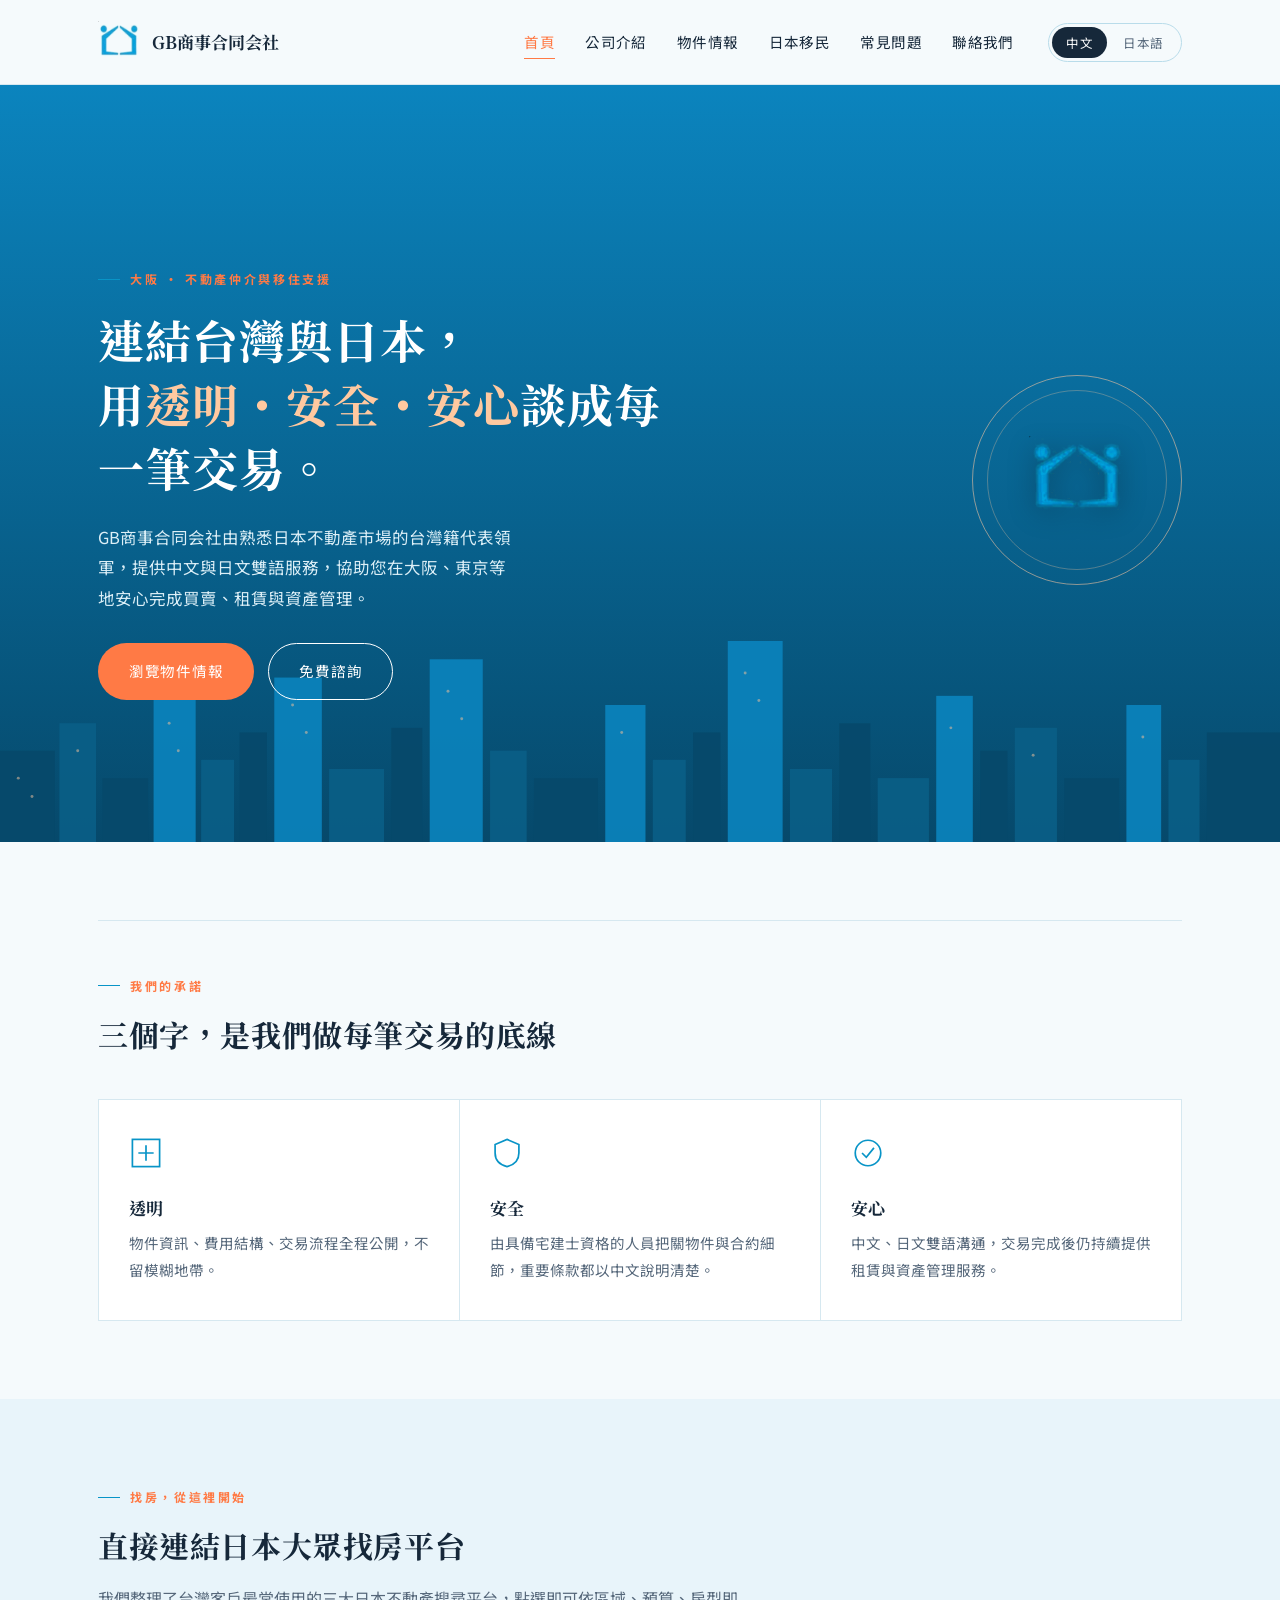
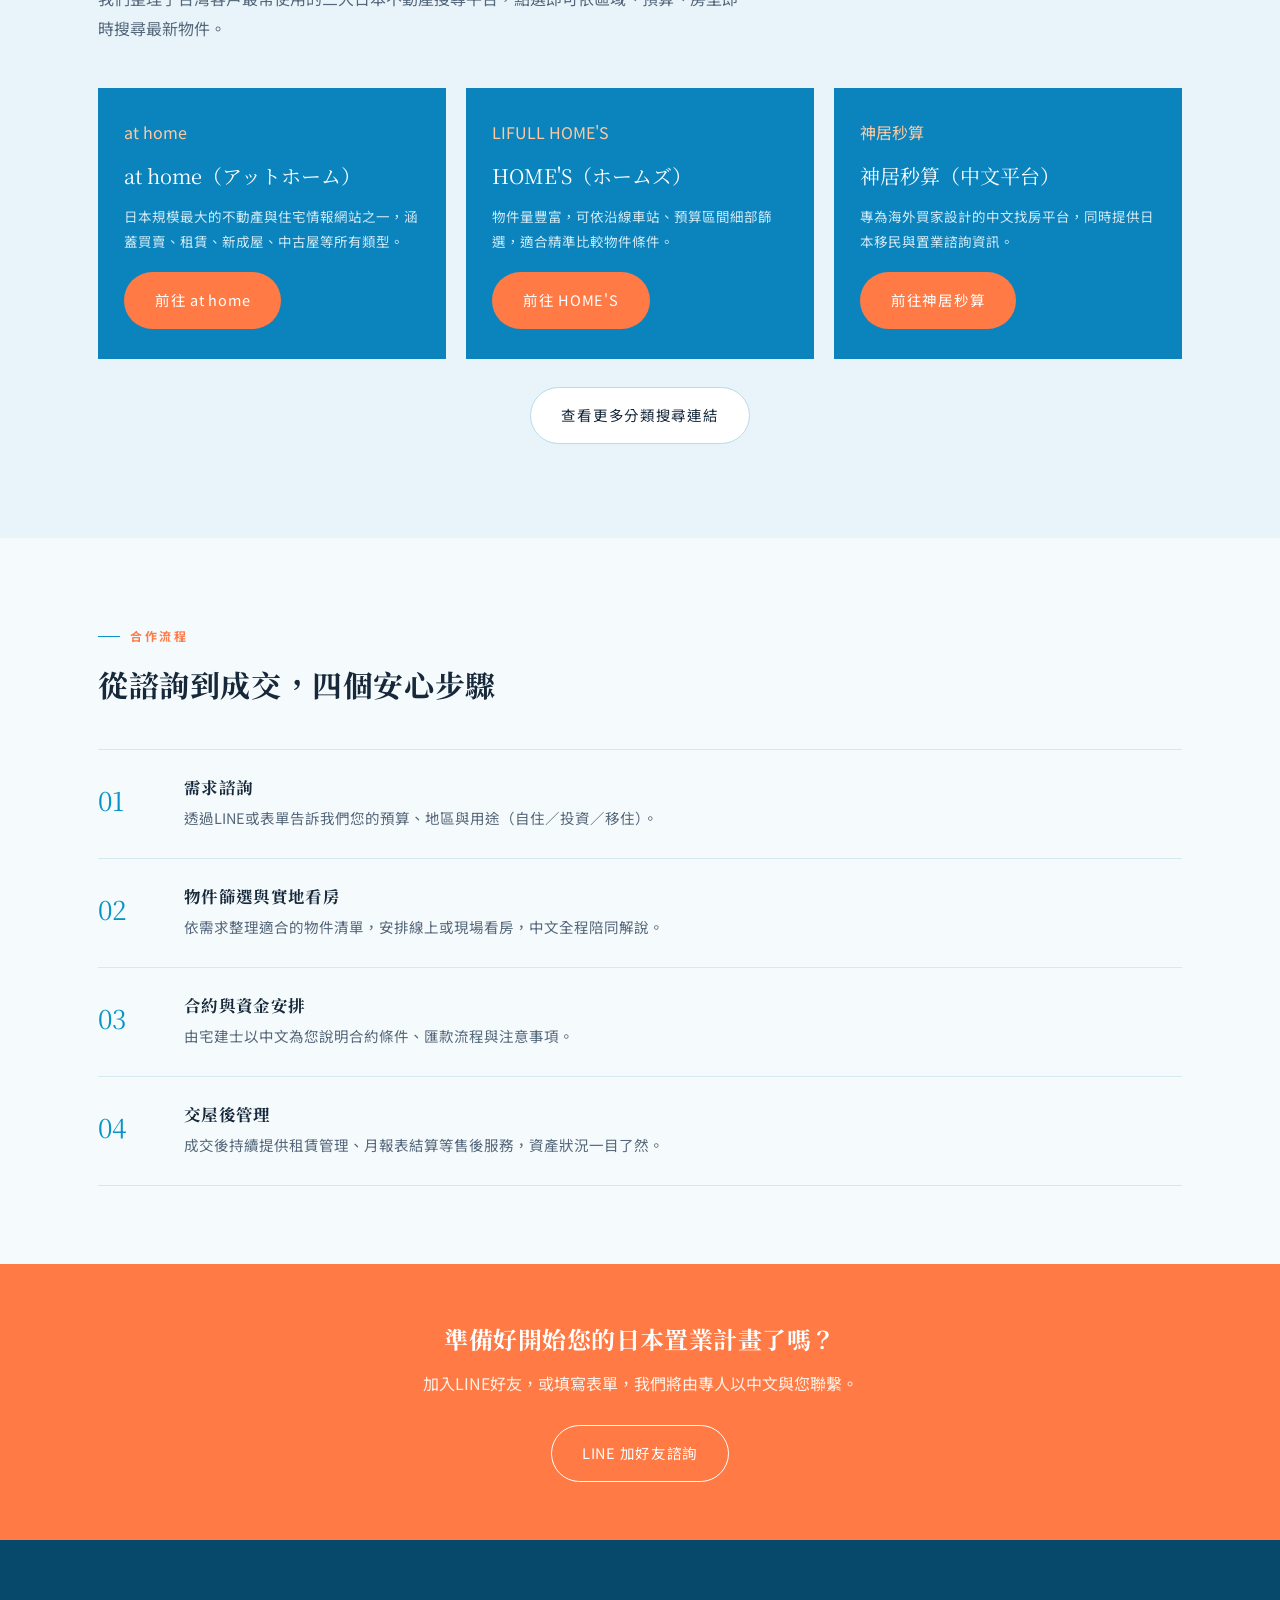
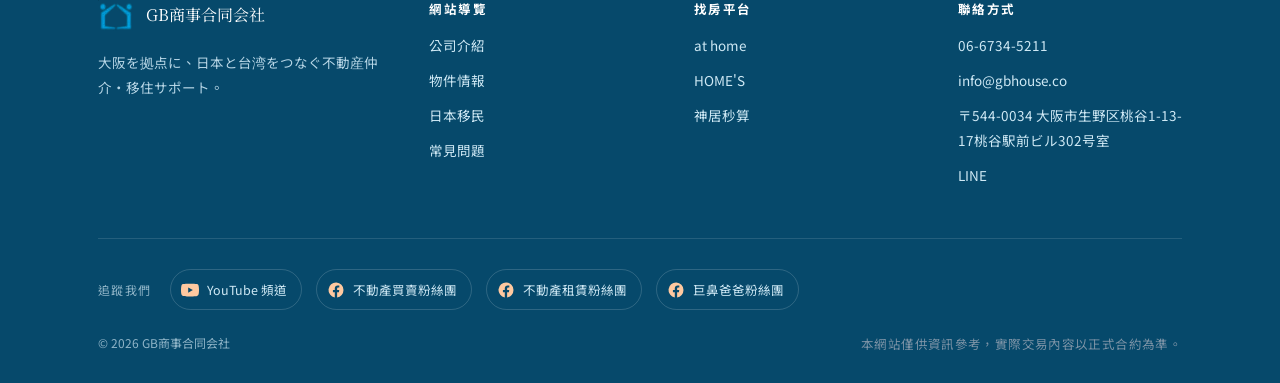
==== index.html @ 679685bc "Add files via upload" ====
<!DOCTYPE html>
<html lang="zh-Hant">
<head>
<meta charset="UTF-8">
<meta name="viewport" content="width=device-width, initial-scale=1">
<title>GB商事合同会社｜大阪の不動産仲介・日本移住サポート</title>
<meta name="description" content="大阪を拠点とするGB商事合同会社。台湾籍代表が日本の不動産仲介・賃貸管理・移住サポートを中文と日本語でご提供します。">
<link rel="icon" type="image/png" sizes="32x32" href="assets/favicon-32.png?v=2">
<link rel="icon" type="image/png" sizes="16x16" href="assets/favicon-16.png?v=2">
<link rel="apple-touch-icon" href="assets/apple-touch-icon.png?v=2">
<link rel="icon" href="assets/favicon-v2.ico?v=2">
<link rel="preconnect" href="https://fonts.googleapis.com">
<link rel="preconnect" href="https://fonts.gstatic.com" crossorigin>
<link href="https://fonts.googleapis.com/css2?family=Noto+Serif+TC:wght@500;700&family=Noto+Sans+TC:wght@400;500;700&display=swap" rel="stylesheet">
<link rel="stylesheet" href="css/style.css">
</head>
<body>

<header class="site-header">
  <div class="wrap">
    <a href="index.html" class="brand">
      <img src="assets/logo.png" alt="GB商事合同会社" width="42" height="42">
      <span class="brand-text">GB商事合同会社</span>
    </a>

    <nav class="main-nav" aria-label="主要導覽">
      <ul>
        <li><a href="index.html" aria-current="page"><span data-zh>首頁</span><span data-ja>ホーム</span></a></li>
        <li><a href="about.html"><span data-zh>公司介紹</span><span data-ja>会社概要</span></a></li>
        <li><a href="properties.html"><span data-zh>物件情報</span><span data-ja>物件情報</span></a></li>
        <li><a href="immigration.html"><span data-zh>日本移民</span><span data-ja>日本移住</span></a></li>
        <li><a href="faq.html"><span data-zh>常見問題</span><span data-ja>よくある質問</span></a></li>
        <li><a href="contact.html"><span data-zh>聯絡我們</span><span data-ja>お問い合わせ</span></a></li>
      </ul>
      <div class="lang-switch" role="group" aria-label="Language">
        <button type="button" data-lang="zh">中文</button>
        <button type="button" data-lang="ja">日本語</button>
      </div>
    </nav>
    <button class="nav-toggle" aria-label="開啟選單" aria-expanded="false"><span></span></button>
  </div>
</header>

<section class="hero">
  <div class="wrap">
    <div>
      <p class="eyebrow"><span data-zh>大阪 · 不動產仲介與移住支援</span><span data-ja>大阪発・不動産仲介＆移住サポート</span></p>
      <h1>
        <span data-zh>連結台灣與日本，<br>用<em>透明・安全・安心</em>談成每一筆交易。</span>
        <span data-ja>台湾と日本をつなぎ、<br><em>透明・安全・安心</em>な取引を。</span>
      </h1>
      <p class="lead">
        <span data-zh>GB商事合同会社由熟悉日本不動產市場的台灣籍代表領軍，提供中文與日文雙語服務，協助您在大阪、東京等地安心完成買賣、租賃與資產管理。</span>
        <span data-ja>GB商事合同会社は、日本の不動産市場に精通した台湾籍代表が率いる不動産会社です。中国語・日本語のバイリンガル対応で、大阪・東京を中心に売買・賃貸・資産管理をサポートします。</span>
      </p>
      <div class="hero-actions">
        <a href="properties.html" class="btn btn-primary">
          <span data-zh>瀏覽物件情報</span><span data-ja>物件情報を見る</span>
        </a>
        <a href="contact.html" class="btn btn-outline" style="border-color:#fff;color:#fff;">
          <span data-zh>免費諮詢</span><span data-ja>無料相談</span>
        </a>
      </div>
    </div>
    <div class="hero-seal" aria-hidden="true">
      <div class="hero-seal-ring">
        <img src="assets/logo.png" alt="" width="120" height="110">
      </div>
    </div>
  </div>

  <svg class="hero-skyline" viewBox="0 0 1400 220" preserveAspectRatio="none" aria-hidden="true">
    <rect x="0" y="120" width="60" height="100" fill="#06496B"/>
    <rect x="65" y="90" width="40" height="130" fill="#0A5F87"/>
    <rect x="112" y="150" width="50" height="70" fill="#06496B"/>
    <rect x="168" y="60" width="46" height="160" fill="#0B84BE"/>
    <rect x="220" y="130" width="36" height="90" fill="#0A5F87"/>
    <rect x="262" y="100" width="30" height="120" fill="#06496B"/>
    <rect x="300" y="40" width="52" height="180" fill="#0B84BE"/>
    <rect x="360" y="140" width="60" height="80" fill="#0A5F87"/>
    <rect x="428" y="95" width="34" height="125" fill="#06496B"/>
    <rect x="470" y="20" width="58" height="200" fill="#0B84BE"/>
    <rect x="536" y="120" width="40" height="100" fill="#0A5F87"/>
    <rect x="584" y="150" width="70" height="70" fill="#06496B"/>
    <rect x="662" y="70" width="44" height="150" fill="#0B84BE"/>
    <rect x="714" y="130" width="36" height="90" fill="#0A5F87"/>
    <rect x="758" y="100" width="30" height="120" fill="#06496B"/>
    <rect x="796" y="0"  width="60" height="220" fill="#0B84BE"/>
    <rect x="864" y="140" width="46" height="80" fill="#0A5F87"/>
    <rect x="918" y="90" width="34" height="130" fill="#06496B"/>
    <rect x="960" y="150" width="56" height="70" fill="#0A5F87"/>
    <rect x="1024" y="60" width="40" height="160" fill="#0B84BE"/>
    <rect x="1072" y="120" width="30" height="100" fill="#06496B"/>
    <rect x="1110" y="95" width="46" height="125" fill="#0A5F87"/>
    <rect x="1164" y="150" width="60" height="70" fill="#06496B"/>
    <rect x="1232" y="70" width="38" height="150" fill="#0B84BE"/>
    <rect x="1278" y="130" width="34" height="90" fill="#0A5F87"/>
    <rect x="1320" y="100" width="80" height="120" fill="#06496B"/>
    <g fill="#FFC9A0" opacity="0.55">
      <circle cx="20" cy="150" r="1.6"/><circle cx="35" cy="170" r="1.6"/><circle cx="85" cy="120" r="1.6"/>
      <circle cx="185" cy="90" r="1.6"/><circle cx="195" cy="120" r="1.6"/><circle cx="320" cy="70" r="1.6"/>
      <circle cx="335" cy="100" r="1.6"/><circle cx="490" cy="55" r="1.6"/><circle cx="505" cy="85" r="1.6"/>
      <circle cx="680" cy="100" r="1.6"/><circle cx="815" cy="35" r="1.6"/><circle cx="830" cy="65" r="1.6"/>
      <circle cx="1040" cy="95" r="1.6"/><circle cx="1130" cy="125" r="1.6"/><circle cx="1250" cy="105" r="1.6"/>
    </g>
  </svg>
</section>

<section>
  <div class="wrap">
    <div class="divider-seal"><span class="line"></span></div>
    <div class="section-head">
      <p class="eyebrow"><span data-zh>我們的承諾</span><span data-ja>私たちの約束</span></p>
      <h2><span data-zh>三個字，是我們做每筆交易的底線</span><span data-ja>すべての取引で守り続ける、３つの約束</span></h2>
    </div>
    <div class="value-grid">
      <div class="value-item">
        <svg class="mark" viewBox="0 0 40 40" style="color:#0894C7"><rect x="4" y="4" width="32" height="32" fill="none" stroke="currentColor" stroke-width="2"/><path d="M11 20h18M20 11v18" stroke="currentColor" stroke-width="2"/></svg>
        <h3><span data-zh>透明</span><span data-ja>透明</span></h3>
        <p><span data-zh>物件資訊、費用結構、交易流程全程公開，不留模糊地帶。</span><span data-ja>物件情報、費用の内訳、取引の流れをすべて開示し、不明瞭な点を残しません。</span></p>
      </div>
      <div class="value-item">
        <svg class="mark" viewBox="0 0 40 40" style="color:#0894C7"><path d="M20 4l14 6v10c0 9-6 14-14 16C12 34 6 29 6 20V10z" fill="none" stroke="currentColor" stroke-width="2"/></svg>
        <h3><span data-zh>安全</span><span data-ja>安全</span></h3>
        <p><span data-zh>由具備宅建士資格的人員把關物件與合約細節，重要條款都以中文說明清楚。</span><span data-ja>宅地建物取引士の資格を持つスタッフが物件・契約内容を確認し、重要な内容は中国語でご説明します。</span></p>
      </div>
      <div class="value-item">
        <svg class="mark" viewBox="0 0 40 40" style="color:#0894C7"><circle cx="20" cy="20" r="15" fill="none" stroke="currentColor" stroke-width="2"/><path d="M13 20l5 5 9-11" fill="none" stroke="currentColor" stroke-width="2"/></svg>
        <h3><span data-zh>安心</span><span data-ja>安心</span></h3>
        <p><span data-zh>中文、日文雙語溝通，交易完成後仍持續提供租賃與資產管理服務。</span><span data-ja>中国語・日本語のバイリンガル対応。ご成約後も賃貸管理・資産運用をサポートします。</span></p>
      </div>
    </div>
  </div>
</section>

<section class="alt">
  <div class="wrap">
    <div class="section-head">
      <p class="eyebrow"><span data-zh>找房，從這裡開始</span><span data-ja>お部屋・物件探しはここから</span></p>
      <h2><span data-zh>直接連結日本大眾找房平台</span><span data-ja>日本の主要不動産ポータルに直接アクセス</span></h2>
      <p><span data-zh>我們整理了台灣客戶最常使用的三大日本不動產搜尋平台，點選即可依區域、預算、房型即時搜尋最新物件。</span><span data-ja>台湾のお客様がよく利用する３つの不動産ポータルサイトをまとめました。エリア・予算・間取りから最新の物件をすぐに検索いただけます。</span></p>
    </div>
    <div class="platform-strip">
      <div class="platform-card">
        <span class="tag" style="color:#FFC9A0">at home</span>
        <span class="plat-name">at home（アットホーム）</span>
        <p><span data-zh>日本規模最大的不動產與住宅情報網站之一，涵蓋買賣、租賃、新成屋、中古屋等所有類型。</span><span data-ja>日本最大級の不動産・住宅情報サイト。売買・賃貸・新築・中古まで幅広く網羅。</span></p>
        <a class="btn btn-primary" href="https://www-athome-co-jp.translate.goog/?_x_tr_sl=ja&amp;_x_tr_tl=zh-TW&amp;_x_tr_hl=zh-TW&amp;_x_tr_pto=wapp" target="_blank" rel="noopener">
          <span data-zh>前往 at home</span><span data-ja>at homeへ</span>
        </a>
      </div>
      <div class="platform-card">
        <span class="tag" style="color:#FFC9A0">LIFULL HOME'S</span>
        <span class="plat-name">HOME'S（ホームズ）</span>
        <p><span data-zh>物件量豐富，可依沿線車站、預算區間細部篩選，適合精準比較物件條件。</span><span data-ja>沿線・駅や価格帯など細かい条件で絞り込みができ、物件比較に便利です。</span></p>
        <a class="btn btn-primary" href="https://www-homes-co-jp.translate.goog/?_x_tr_sl=ja&amp;_x_tr_tl=zh-TW&amp;_x_tr_hl=zh-TW&amp;_x_tr_pto=wapp" target="_blank" rel="noopener">
          <span data-zh>前往 HOME'S</span><span data-ja>HOME'Sへ</span>
        </a>
      </div>
      <div class="platform-card">
        <span class="tag" style="color:#FFC9A0">神居秒算</span>
        <span class="plat-name"><span data-zh>神居秒算（中文平台）</span><span data-ja>神居秒算（中国語サイト）</span></span>
        <p><span data-zh>專為海外買家設計的中文找房平台，同時提供日本移民與置業諮詢資訊。</span><span data-ja>海外投資家向けの中国語不動産サイト。日本移住・購入に関する情報も掲載。</span></p>
        <a class="btn btn-primary" href="https://zh.shenjumiaosuan.com/" target="_blank" rel="noopener">
          <span data-zh>前往神居秒算</span><span data-ja>神居秒算へ</span>
        </a>
      </div>
    </div>
    <p style="margin-top:28px;text-align:center;">
      <a href="properties.html" class="btn btn-ghost">
        <span data-zh>查看更多分類搜尋連結</span><span data-ja>カテゴリー別リンクをもっと見る</span>
      </a>
    </p>
  </div>
</section>

<section>
  <div class="wrap">
    <div class="section-head">
      <p class="eyebrow"><span data-zh>合作流程</span><span data-ja>ご利用の流れ</span></p>
      <h2><span data-zh>從諮詢到成交，四個安心步驟</span><span data-ja>ご相談からご成約まで、４つの安心ステップ</span></h2>
    </div>
    <div class="steps">
      <div class="step">
        <div class="num"></div>
        <div>
          <h3><span data-zh>需求諮詢</span><span data-ja>ご要望のヒアリング</span></h3>
          <p><span data-zh>透過LINE或表單告訴我們您的預算、地區與用途（自住／投資／移住）。</span><span data-ja>LINEやフォームで、ご予算・エリア・目的（自住／投資／移住）をお聞かせください。</span></p>
        </div>
      </div>
      <div class="step">
        <div class="num"></div>
        <div>
          <h3><span data-zh>物件篩選與實地看房</span><span data-ja>物件のご提案・内見</span></h3>
          <p><span data-zh>依需求整理適合的物件清單，安排線上或現場看房，中文全程陪同解說。</span><span data-ja>ご要望に合う物件をご提案し、オンライン・現地の内見をアテンドします。</span></p>
        </div>
      </div>
      <div class="step">
        <div class="num"></div>
        <div>
          <h3><span data-zh>合約與資金安排</span><span data-ja>契約・資金のご案内</span></h3>
          <p><span data-zh>由宅建士以中文為您說明合約條件、匯款流程與注意事項。</span><span data-ja>宅地建物取引士が契約内容や送金の流れ・注意点をご説明します。</span></p>
        </div>
      </div>
      <div class="step">
        <div class="num"></div>
        <div>
          <h3><span data-zh>交屋後管理</span><span data-ja>引き渡し後の管理</span></h3>
          <p><span data-zh>成交後持續提供租賃管理、月報表結算等售後服務，資產狀況一目了然。</span><span data-ja>ご成約後も賃貸管理・月次収支報告など、資産管理サービスを継続してご提供します。</span></p>
        </div>
      </div>
    </div>
  </div>
</section>

<section class="cta-band">
  <div class="wrap">
    <h2><span data-zh>準備好開始您的日本置業計畫了嗎？</span><span data-ja>日本での不動産計画、始めませんか？</span></h2>
    <p><span data-zh>加入LINE好友，或填寫表單，我們將由專人以中文與您聯繫。</span><span data-ja>LINE友だち追加、またはフォームからお気軽にご相談ください。</span></p>
    <a href="https://line.me/R/ti/p/%40381wtasq" target="_blank" rel="noopener" class="btn btn-outline">
      <span data-zh>LINE 加好友諮詢</span><span data-ja>LINEで相談する</span>
    </a>
  </div>
</section>

<footer class="site-footer">
  <div class="wrap">
    <div class="footer-grid">
      <div>
        <div class="footer-brand">
          <img src="assets/logo.png" alt="GB商事合同会社" width="36" height="36">
          <span class="name">GB商事合同会社</span>
        </div>
        <p style="font-size:13.5px;color:#B7D6E6;">
          <span data-zh>大阪を拠点に、日本と台湾をつなぐ不動産仲介・移住サポート。</span>
          <span data-ja>大阪を拠点に、日本と台湾をつなぐ不動産仲介・移住サポート。</span>
        </p>
      </div>
      <div>
        <h4><span data-zh>網站導覽</span><span data-ja>サイトナビ</span></h4>
        <ul>
          <li><a href="about.html"><span data-zh>公司介紹</span><span data-ja>会社概要</span></a></li>
          <li><a href="properties.html"><span data-zh>物件情報</span><span data-ja>物件情報</span></a></li>
          <li><a href="immigration.html"><span data-zh>日本移民</span><span data-ja>日本移住</span></a></li>
          <li><a href="faq.html"><span data-zh>常見問題</span><span data-ja>よくある質問</span></a></li>
        </ul>
      </div>
      <div>
        <h4><span data-zh>找房平台</span><span data-ja>不動産ポータル</span></h4>
        <ul>
          <li><a href="https://www-athome-co-jp.translate.goog/?_x_tr_sl=ja&amp;_x_tr_tl=zh-TW&amp;_x_tr_hl=zh-TW&amp;_x_tr_pto=wapp" target="_blank" rel="noopener">at home</a></li>
          <li><a href="https://www-homes-co-jp.translate.goog/?_x_tr_sl=ja&amp;_x_tr_tl=zh-TW&amp;_x_tr_hl=zh-TW&amp;_x_tr_pto=wapp" target="_blank" rel="noopener">HOME'S</a></li>
          <li><a href="https://zh.shenjumiaosuan.com/" target="_blank" rel="noopener"><span data-zh>神居秒算</span><span data-ja>神居秒算</span></a></li>
        </ul>
      </div>
      <div>
        <h4><span data-zh>聯絡方式</span><span data-ja>お問い合わせ</span></h4>
        <ul>
          <li>06-6734-5211</li>
          <li>info@gbhouse.co</li>
          <li><span data-zh>〒544-0034 大阪市生野区桃谷1-13-17桃谷駅前ビル302号室</span><span data-ja>〒544-0034 大阪市生野区桃谷1-13-17桃谷駅前ビル302号室</span></li>
          <li><a href="https://line.me/R/ti/p/%40381wtasq" target="_blank" rel="noopener">LINE</a></li>
        </ul>
      </div>
    </div>
    <div class="footer-social">
      <span class="footer-social-label"><span data-zh>追蹤我們</span><span data-ja>フォローする</span></span>
      <a href="https://www.youtube.com/@%E5%B7%A8%E9%BC%BB%E7%88%B8%E7%88%B8/videos" target="_blank" rel="noopener" class="social-icon" aria-label="YouTube">
        <svg viewBox="0 0 24 24" width="18" height="18" aria-hidden="true"><path fill="currentColor" d="M23.5 6.2a3 3 0 0 0-2.1-2.1C19.5 3.5 12 3.5 12 3.5s-7.5 0-9.4.6A3 3 0 0 0 .5 6.2 31 31 0 0 0 0 12a31 31 0 0 0 .5 5.8 3 3 0 0 0 2.1 2.1c1.9.6 9.4.6 9.4.6s7.5 0 9.4-.6a3 3 0 0 0 2.1-2.1A31 31 0 0 0 24 12a31 31 0 0 0-.5-5.8ZM9.6 15.5V8.5L15.8 12Z"/></svg>
        <span data-zh>YouTube 頻道</span><span data-ja>YouTubeチャンネル</span>
      </a>
      <a href="https://www.facebook.com/profile.php?id=61564500165151" target="_blank" rel="noopener" class="social-icon" aria-label="Facebook">
        <svg viewBox="0 0 24 24" width="18" height="18" aria-hidden="true"><path fill="currentColor" d="M22 12a10 10 0 1 0-11.6 9.9v-7H7.9V12h2.5V9.8c0-2.5 1.5-3.9 3.8-3.9 1.1 0 2.2.2 2.2.2v2.5h-1.3c-1.2 0-1.6.8-1.6 1.6V12h2.8l-.4 2.9h-2.4v7A10 10 0 0 0 22 12Z"/></svg>
        <span data-zh>不動產買賣粉絲團</span><span data-ja>不動産売買ページ</span>
      </a>
      <a href="https://www.facebook.com/profile.php?id=61551256823530" target="_blank" rel="noopener" class="social-icon" aria-label="Facebook">
        <svg viewBox="0 0 24 24" width="18" height="18" aria-hidden="true"><path fill="currentColor" d="M22 12a10 10 0 1 0-11.6 9.9v-7H7.9V12h2.5V9.8c0-2.5 1.5-3.9 3.8-3.9 1.1 0 2.2.2 2.2.2v2.5h-1.3c-1.2 0-1.6.8-1.6 1.6V12h2.8l-.4 2.9h-2.4v7A10 10 0 0 0 22 12Z"/></svg>
        <span data-zh>不動產租賃粉絲團</span><span data-ja>不動産賃貸ページ</span>
      </a>
      <a href="https://www.facebook.com/gb88520/" target="_blank" rel="noopener" class="social-icon" aria-label="Facebook">
        <svg viewBox="0 0 24 24" width="18" height="18" aria-hidden="true"><path fill="currentColor" d="M22 12a10 10 0 1 0-11.6 9.9v-7H7.9V12h2.5V9.8c0-2.5 1.5-3.9 3.8-3.9 1.1 0 2.2.2 2.2.2v2.5h-1.3c-1.2 0-1.6.8-1.6 1.6V12h2.8l-.4 2.9h-2.4v7A10 10 0 0 0 22 12Z"/></svg>
        <span data-zh>巨鼻爸爸粉絲團</span><span data-ja>巨鼻爸爸ページ</span>
      </a>
    </div>

    <div class="footer-bottom">
      <span>© 2026 GB商事合同会社</span>
      <span class="mono-note"><span data-zh>本網站僅供資訊參考，實際交易內容以正式合約為準。</span><span data-ja>本サイトの内容は情報提供を目的としており、実際の取引は正式な契約に基づきます。</span></span>
    </div>
  </div>
</footer>

<script src="js/main.js"></script>

<!-- Chatbase AI 客服機器人 -->
<script>
(function(){if(!window.chatbase||window.chatbase("getState")!=="initialized"){window.chatbase=(...arguments)=>{if(!window.chatbase.q){window.chatbase.q=[]}window.chatbase.q.push(arguments)};window.chatbase=new Proxy(window.chatbase,{get(target,prop){if(prop==="q"){return target.q}return(...args)=>target(prop,...args)}})}const onLoad=function(){const script=document.createElement("script");script.src="https://www.chatbase.co/embed.min.js";script.id="YYoe0YUwvVZuHvsCca0R_";script.domain="www.chatbase.co";document.body.appendChild(script)};if(document.readyState==="complete"){onLoad()}else{window.addEventListener("load",onLoad)}})();
</script>
</body>
</html>
---- css/style.css ----
/* ======================================================
   GB商事合同会社 — Brand & Layout System
   Signature: 印鑑 (hanko seal) motif — a mark of trust,
   transparency and official assurance, echoed in the
   company's own language of 透明・安全・安心
   ====================================================== */

:root {
  --ink: #16283A;
  --indigo: #0B84BE;
  --indigo-deep: #06496B;
  --paper: #F5FAFC;
  --paper-alt: #E8F4FA;
  --card: #FFFFFF;
  --seal: #FF7A45;
  --seal-deep: #E8622E;
  --brass: #0894C7;
  --stone: #55677A;
  --stone-light: #7C93A6;
  --line: #D6E8F0;
  --line-deep: #B9DCEA;

  --font-display: "Noto Serif TC", "Noto Serif JP", serif;
  --font-body: "Noto Sans TC", "Noto Sans JP", -apple-system, sans-serif;

  --max: 1140px;
  --radius: 2px;
}

* { box-sizing: border-box; }
html { scroll-behavior: smooth; }

body {
  margin: 0;
  font-family: var(--font-body);
  background: var(--paper);
  color: var(--ink);
  line-height: 1.85;
  font-size: 16px;
  -webkit-font-smoothing: antialiased;
}

h1, h2, h3, h4 {
  font-family: var(--font-display);
  color: var(--ink);
  line-height: 1.4;
  margin: 0 0 0.6em;
  font-weight: 700;
  letter-spacing: 0.02em;
}

p { margin: 0 0 1em; color: var(--stone); }
a { color: inherit; text-decoration: none; }
img { max-width: 100%; display: block; }

.wrap {
  max-width: var(--max);
  margin: 0 auto;
  padding: 0 28px;
}

/* Skip link / focus visibility */
a:focus-visible, button:focus-visible, input:focus-visible, textarea:focus-visible {
  outline: 2px solid var(--seal);
  outline-offset: 3px;
}

@media (prefers-reduced-motion: reduce) {
  * { animation: none !important; transition: none !important; scroll-behavior: auto !important; }
}

/* ---------- Language toggle ---------- */
[data-ja] { display: none; }
html[lang="ja"] [data-zh] { display: none; }
html[lang="ja"] [data-ja] { display: inline; }

.lang-switch {
  display: inline-flex;
  border: 1px solid var(--line-deep);
  border-radius: 999px;
  padding: 3px;
  gap: 2px;
  background: var(--paper);
}
.lang-switch button {
  font-family: var(--font-body);
  font-size: 12.5px;
  letter-spacing: 0.05em;
  border: none;
  background: transparent;
  padding: 6px 14px;
  border-radius: 999px;
  cursor: pointer;
  color: var(--stone);
}
.lang-switch button.active {
  background: var(--ink);
  color: #fff;
}

/* ---------- Header ---------- */
.site-header {
  position: sticky;
  top: 0;
  z-index: 50;
  background: rgba(245, 250, 252, 0.94);
  backdrop-filter: blur(6px);
  border-bottom: 1px solid var(--line);
}
.site-header .wrap {
  display: flex;
  align-items: center;
  justify-content: space-between;
  height: 84px;
  gap: 20px;
}
.brand {
  display: flex;
  align-items: center;
  gap: 12px;
}
.brand svg, .brand img { width: 42px; height: 42px; flex-shrink: 0; }
.brand-text {
  font-family: var(--font-display);
  font-weight: 700;
  font-size: 17px;
  color: var(--ink);
  line-height: 1.3;
}
.brand-text small {
  display: block;
  font-family: var(--font-body);
  font-weight: 400;
  font-size: 11px;
  letter-spacing: 0.12em;
  color: var(--stone-light);
  margin-top: 2px;
}

.main-nav {
  display: flex;
  align-items: center;
  gap: 34px;
}
.main-nav ul {
  list-style: none;
  display: flex;
  gap: 30px;
  margin: 0;
  padding: 0;
}
.main-nav a {
  font-size: 14.5px;
  letter-spacing: 0.03em;
  color: var(--ink);
  position: relative;
  padding: 4px 0;
}
.main-nav a::after {
  content: "";
  position: absolute;
  left: 0; bottom: -3px;
  width: 0; height: 1px;
  background: var(--seal);
  transition: width 0.25s ease;
}
.main-nav a:hover::after,
.main-nav a[aria-current="page"]::after { width: 100%; }
.main-nav a[aria-current="page"] { color: var(--seal); }

.nav-toggle {
  display: none;
  border: 1px solid var(--line-deep);
  background: var(--paper);
  width: 42px; height: 42px;
  border-radius: 50%;
  cursor: pointer;
  align-items: center;
  justify-content: center;
}
.nav-toggle span, .nav-toggle span::before, .nav-toggle span::after {
  content: "";
  display: block;
  width: 18px; height: 1.5px;
  background: var(--ink);
  position: relative;
}
.nav-toggle span::before { position: absolute; top: -6px; }
.nav-toggle span::after { position: absolute; top: 6px; }

@media (max-width: 880px) {
  .main-nav ul { display: none; }
  .nav-toggle { display: flex; }
  .site-header.open .main-nav ul {
    display: flex;
    flex-direction: column;
    gap: 0;
    position: fixed;
    top: 84px; left: 0; right: 0;
    background: var(--paper);
    border-bottom: 1px solid var(--line);
    padding: 8px 28px 20px;
  }
  .site-header.open .main-nav ul li { border-bottom: 1px solid var(--line); }
  .site-header.open .main-nav ul a { display: block; padding: 14px 0; }
}

/* ---------- Buttons ---------- */
.btn {
  display: inline-flex;
  align-items: center;
  gap: 10px;
  padding: 14px 30px;
  font-size: 14.5px;
  letter-spacing: 0.05em;
  border-radius: 999px;
  cursor: pointer;
  border: 1px solid transparent;
  transition: transform 0.2s ease, background 0.2s ease, color 0.2s ease;
}
.btn-primary { background: var(--seal); color: #fff; }
.btn-primary:hover { background: var(--seal-deep); transform: translateY(-1px); }
.btn-outline { border-color: var(--ink); color: var(--ink); }
.btn-outline:hover { background: var(--ink); color: #fff; }
.btn-ghost { border-color: var(--line-deep); color: var(--ink); background: #fff; }
.btn-ghost:hover { border-color: var(--seal); color: var(--seal); }
.btn-block { width: 100%; justify-content: center; }
.btn svg { width: 16px; height: 16px; }

/* ---------- Eyebrow / section labels ---------- */
.eyebrow {
  display: inline-flex;
  align-items: center;
  gap: 10px;
  font-size: 12px;
  letter-spacing: 0.22em;
  color: var(--seal);
  font-weight: 700;
  margin-bottom: 16px;
}
.eyebrow::before {
  content: "";
  width: 22px; height: 1px;
  background: var(--brass);
}

/* ---------- Hero (home) ---------- */
.hero {
  position: relative;
  overflow: hidden;
  background: linear-gradient(180deg, var(--indigo) 0%, var(--indigo-deep) 100%);
  color: #fff;
}
.hero .wrap {
  position: relative;
  z-index: 2;
  padding-top: 96px;
  padding-bottom: 64px;
  display: grid;
  grid-template-columns: 1.1fr 0.9fr;
  gap: 40px;
  align-items: center;
}
.hero-skyline {
  position: absolute;
  left: 0; right: 0; bottom: 0;
  width: 100%; height: auto;
  opacity: 0.9;
  z-index: 1;
}
.hero h1 {
  color: #fff;
  font-size: clamp(30px, 4.4vw, 46px);
  margin-bottom: 22px;
}
.hero h1 em {
  font-style: normal;
  color: #FFC9A0;
}
.hero p.lead {
  color: #DCEFF7;
  font-size: 16.5px;
  max-width: 46ch;
  margin-bottom: 30px;
}
.hero-actions { display: flex; gap: 14px; flex-wrap: wrap; }
.hero-seal { justify-self: end; }
.hero-seal-ring {
  width: 210px; height: 210px;
  border-radius: 50%;
  border: 1px solid rgba(255, 201, 160, 0.55);
  display: flex;
  align-items: center;
  justify-content: center;
  position: relative;
}
.hero-seal-ring::before {
  content: "";
  position: absolute;
  inset: 14px;
  border-radius: 50%;
  border: 1px solid rgba(255, 201, 160, 0.3);
}
.hero-seal-ring img { width: 46%; height: auto; filter: drop-shadow(0 4px 14px rgba(0,0,0,0.35)); }

@media (max-width: 880px) {
  .hero .wrap { grid-template-columns: 1fr; padding-top: 56px; }
  .hero-seal { justify-self: center; order: -1; }
  .hero-seal-ring { width: 140px; height: 140px; }
}

/* ---------- Page hero (inner pages) ---------- */
.page-hero {
  background: linear-gradient(180deg, var(--indigo) 0%, var(--indigo-deep) 100%);
  color: #fff;
  padding: 62px 0 46px;
}
.page-hero .eyebrow { color: #FFC9A0; }
.page-hero h1 { color: #fff; font-size: clamp(26px, 3.6vw, 36px); margin-bottom: 10px; }
.page-hero p { color: #DCEFF7; max-width: 60ch; margin: 0; }
.breadcrumb {
  font-size: 12.5px;
  color: #BFE0EF;
  letter-spacing: 0.03em;
  margin-bottom: 18px;
}
.breadcrumb a { color: #DCEFF7; }
.breadcrumb a:hover { color: var(--brass); }

/* ---------- Sections ---------- */
section { padding: 78px 0; }
section.alt { background: var(--paper-alt); }
.section-head { max-width: 640px; margin-bottom: 44px; }
.section-head h2 { font-size: clamp(22px, 2.8vw, 30px); }
.hr {
  border: none;
  border-top: 1px solid var(--line);
  margin: 0;
}

/* ---------- Stat / value row ---------- */
.value-grid {
  display: grid;
  grid-template-columns: repeat(3, 1fr);
  gap: 1px;
  background: var(--line);
  border: 1px solid var(--line);
}
.value-item {
  background: var(--card);
  padding: 36px 30px;
}
.value-item .mark {
  width: 34px; height: 34px;
  margin-bottom: 18px;
}
.value-item h3 { font-size: 17px; margin-bottom: 10px; }
.value-item p { font-size: 14.5px; margin: 0; }
@media (max-width: 780px) {
  .value-grid { grid-template-columns: 1fr; }
}

/* ---------- Card grid (property categories / platforms) ---------- */
.card-grid {
  display: grid;
  grid-template-columns: repeat(3, 1fr);
  gap: 24px;
}
@media (max-width: 940px) { .card-grid { grid-template-columns: 1fr 1fr; } }
@media (max-width: 620px) { .card-grid { grid-template-columns: 1fr; } }

.card {
  background: var(--card);
  border: 1px solid var(--line);
  padding: 32px 28px;
  display: flex;
  flex-direction: column;
  gap: 14px;
}
.card .tag {
  font-size: 11.5px;
  letter-spacing: 0.12em;
  color: var(--brass);
  font-weight: 700;
}
.card h3 { font-size: 18px; margin-bottom: 2px; }
.card p { font-size: 14px; flex-grow: 1; }
.card-links { display: flex; flex-direction: column; gap: 8px; margin-top: 6px; }
.card-links a {
  display: flex;
  align-items: center;
  justify-content: space-between;
  font-size: 14px;
  padding: 12px 16px;
  border: 1px solid var(--line-deep);
  transition: border-color 0.2s ease, background 0.2s ease;
}
.card-links a:hover { border-color: var(--seal); background: #EAF7FD; }
.card-links a span.arrow { color: var(--seal); }

/* ---------- Platform strip ---------- */
.platform-strip {
  display: grid;
  grid-template-columns: repeat(3, 1fr);
  gap: 20px;
}
@media (max-width: 780px) { .platform-strip { grid-template-columns: 1fr; } }
.platform-card {
  background: var(--indigo);
  color: #fff;
  padding: 30px 26px;
  display: flex;
  flex-direction: column;
  gap: 10px;
}
.platform-card .plat-name { font-family: var(--font-display); font-size: 20px; }
.platform-card p { color: #CFE9F5; font-size: 13.5px; margin: 0 0 8px; }
.platform-card a.btn { align-self: flex-start; }

/* ---------- Process / steps ---------- */
.steps { counter-reset: step; }
.step {
  display: grid;
  grid-template-columns: 64px 1fr;
  gap: 22px;
  padding: 26px 0;
  border-top: 1px solid var(--line);
}
.step:last-child { border-bottom: 1px solid var(--line); }
.step .num {
  counter-increment: step;
  font-family: var(--font-display);
  font-size: 26px;
  color: var(--brass);
}
.step .num::before { content: counter(step, decimal-leading-zero); }
.step h3 { font-size: 16.5px; margin-bottom: 6px; }
.step p { margin: 0; font-size: 14.5px; }

/* ---------- FAQ accordion ---------- */
.faq-item { border-bottom: 1px solid var(--line); }
.faq-item summary {
  list-style: none;
  cursor: pointer;
  padding: 24px 4px;
  display: flex;
  align-items: center;
  justify-content: space-between;
  gap: 20px;
  font-family: var(--font-display);
  font-size: 16.5px;
  color: var(--ink);
}
.faq-item summary::-webkit-details-marker { display: none; }
.faq-item summary .plus {
  flex-shrink: 0;
  width: 22px; height: 22px;
  position: relative;
}
.faq-item summary .plus::before, .faq-item summary .plus::after {
  content: "";
  position: absolute;
  background: var(--seal);
  top: 50%; left: 50%;
  transform: translate(-50%, -50%);
}
.faq-item summary .plus::before { width: 14px; height: 1.5px; }
.faq-item summary .plus::after { width: 1.5px; height: 14px; transition: transform 0.2s ease; }
.faq-item[open] summary .plus::after { transform: translate(-50%, -50%) rotate(90deg) scaleY(0); }
.faq-item .faq-a { padding: 0 4px 26px; font-size: 14.5px; max-width: 68ch; }
.faq-cat { margin-bottom: 10px; }
.faq-cat h2 { font-size: 15px; letter-spacing: 0.1em; color: var(--brass); margin: 46px 0 6px; text-transform: none; }
.faq-cat:first-child h2 { margin-top: 0; }

/* ---------- Contact ---------- */
.contact-grid {
  display: grid;
  grid-template-columns: 1fr 1fr;
  gap: 60px;
}
@media (max-width: 880px) { .contact-grid { grid-template-columns: 1fr; gap: 40px; } }
.info-list { list-style: none; margin: 0; padding: 0; }
.info-list li {
  display: grid;
  grid-template-columns: 96px 1fr;
  gap: 16px;
  padding: 18px 0;
  border-top: 1px solid var(--line);
  font-size: 14.5px;
}
.info-list li:last-child { border-bottom: 1px solid var(--line); }
.info-list .label { color: var(--brass); letter-spacing: 0.08em; font-size: 12px; padding-top: 3px; }
.info-list a:hover { color: var(--seal); }

.field { margin-bottom: 20px; }
.field label { display: block; font-size: 13px; letter-spacing: 0.04em; color: var(--stone); margin-bottom: 8px; }
.field input, .field select, .field textarea {
  width: 100%;
  border: 1px solid var(--line-deep);
  background: #fff;
  padding: 13px 14px;
  font-family: var(--font-body);
  font-size: 14.5px;
  color: var(--ink);
  border-radius: var(--radius);
}
.field textarea { resize: vertical; min-height: 120px; }
.field-row { display: grid; grid-template-columns: 1fr 1fr; gap: 16px; }
@media (max-width: 520px) { .field-row { grid-template-columns: 1fr; } }
.form-note { font-size: 12.5px; color: var(--stone-light); margin-top: 4px; }

/* ---------- CTA band ---------- */
.cta-band {
  background: var(--seal);
  color: #fff;
  padding: 58px 0;
  text-align: center;
}
.cta-band h2 { color: #fff; margin-bottom: 14px; }
.cta-band p { color: #FFF1E6; margin-bottom: 26px; }
.cta-band .btn-outline { border-color: #fff; color: #fff; }
.cta-band .btn-outline:hover { background: #fff; color: var(--seal); }

/* ---------- Footer ---------- */
.site-footer {
  background: var(--indigo-deep);
  color: #CFE9F5;
  padding: 60px 0 28px;
}
.footer-grid {
  display: grid;
  grid-template-columns: 1.3fr 1fr 1fr 1fr;
  gap: 40px;
  padding-bottom: 40px;
  border-bottom: 1px solid rgba(255,255,255,0.12);
}
@media (max-width: 820px) { .footer-grid { grid-template-columns: 1fr 1fr; } }
@media (max-width: 520px) { .footer-grid { grid-template-columns: 1fr; } }
.footer-brand { display: flex; align-items: flex-start; gap: 12px; margin-bottom: 14px; }
.footer-brand svg { width: 36px; height: 36px; flex-shrink: 0; }
.footer-brand .name { font-family: var(--font-display); color: #fff; font-size: 16px; }
.site-footer h4 {
  color: #fff;
  font-family: var(--font-body);
  font-size: 12.5px;
  letter-spacing: 0.12em;
  margin-bottom: 16px;
}
.site-footer ul { list-style: none; margin: 0; padding: 0; }
.site-footer li { margin-bottom: 10px; font-size: 13.5px; }
.site-footer a:hover { color: #fff; }
.footer-bottom {
  padding-top: 22px;
  display: flex;
  justify-content: space-between;
  flex-wrap: wrap;
  gap: 10px;
  font-size: 12px;
  color: #8FB4C7;
}
.footer-social {
  display: flex;
  align-items: center;
  flex-wrap: wrap;
  gap: 14px;
  padding-top: 30px;
}
.footer-social-label {
  font-size: 12px;
  letter-spacing: 0.12em;
  color: #8FB4C7;
  margin-right: 4px;
}
.social-icon {
  display: inline-flex;
  align-items: center;
  gap: 8px;
  font-size: 12.5px;
  color: #CFE9F5;
  border: 1px solid rgba(255,255,255,0.16);
  border-radius: 999px;
  padding: 8px 14px 8px 10px;
  transition: border-color 0.2s ease, color 0.2s ease;
}
.social-icon svg { flex-shrink: 0; color: #FFC9A0; }
.social-icon:hover { border-color: #FFC9A0; color: #fff; }

/* ---------- misc ---------- */
.mono-note {
  font-size: 12.5px;
  color: var(--stone-light);
  letter-spacing: 0.03em;
}
.divider-seal {
  display: flex;
  align-items: center;
  gap: 16px;
  margin: 0 0 44px;
}
.divider-seal svg { width: 26px; height: 26px; flex-shrink: 0; }
.divider-seal .line { flex-grow: 1; height: 1px; background: var(--line); }
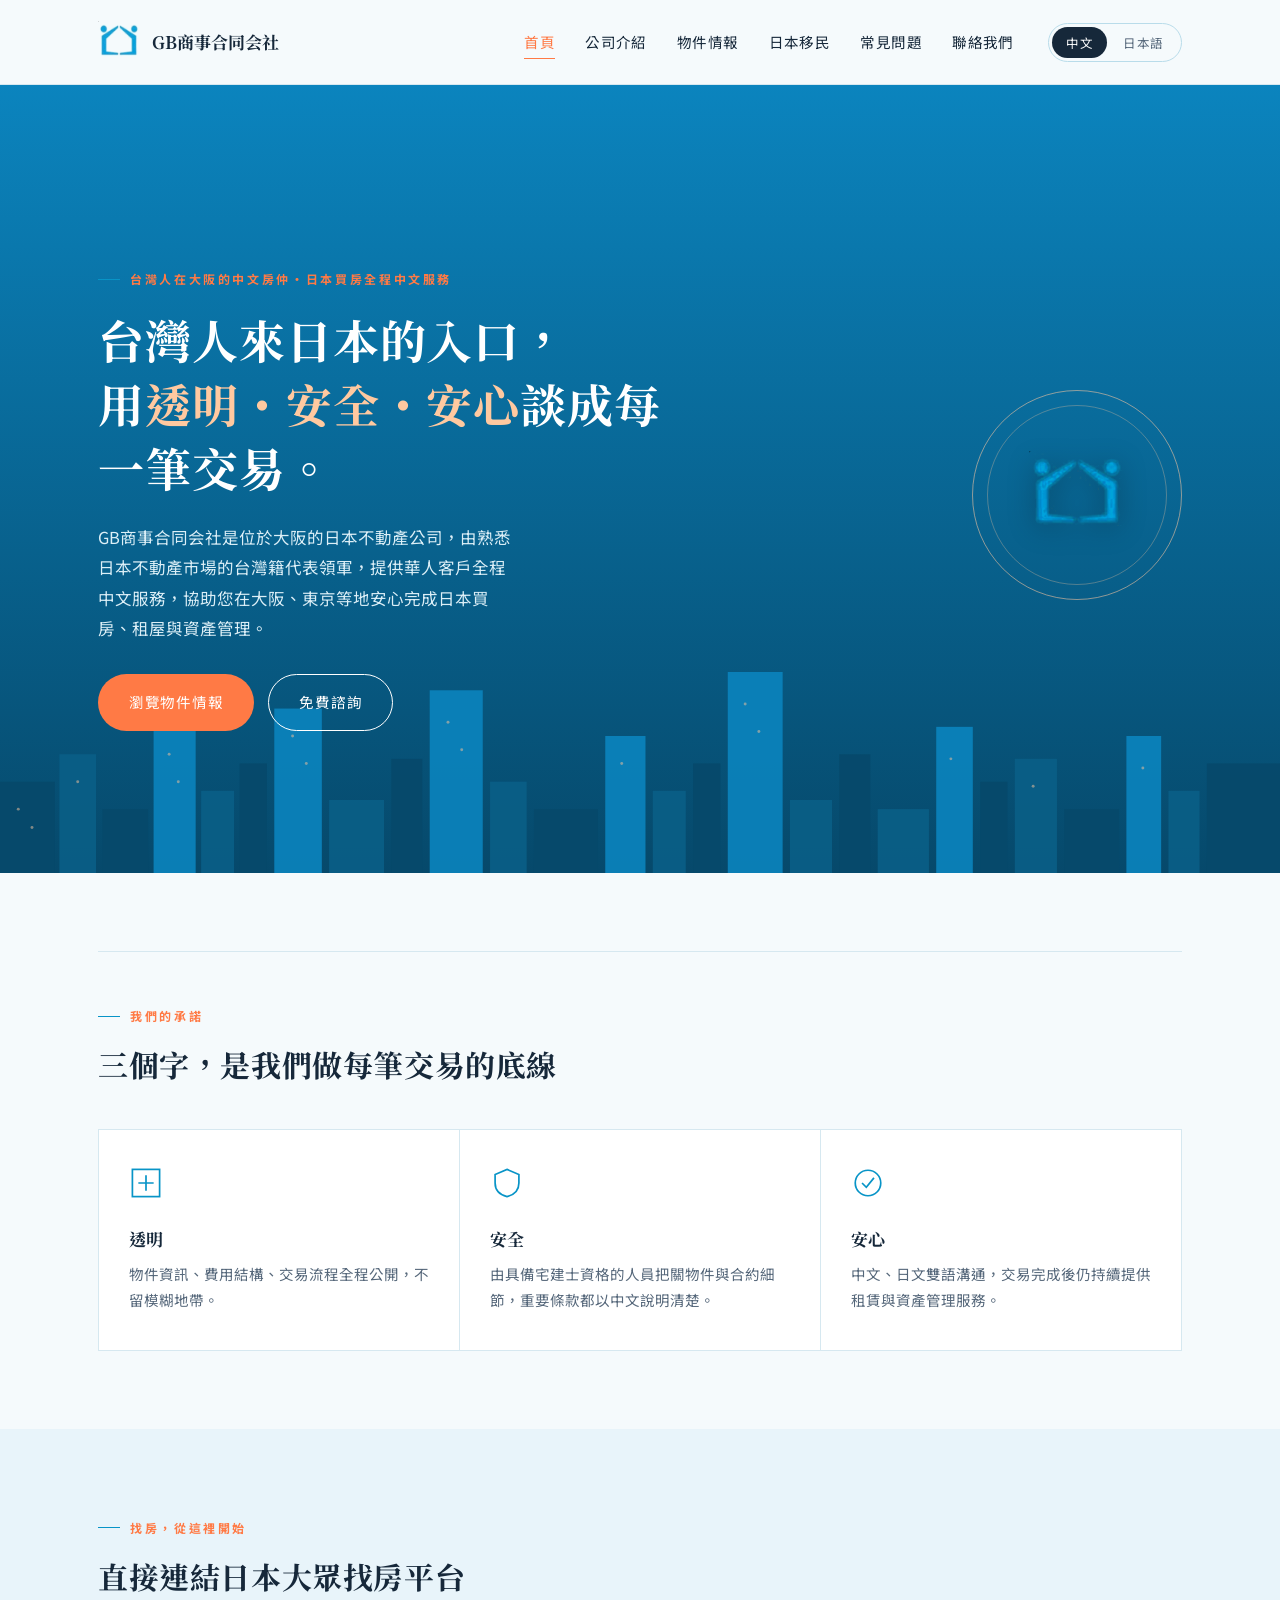
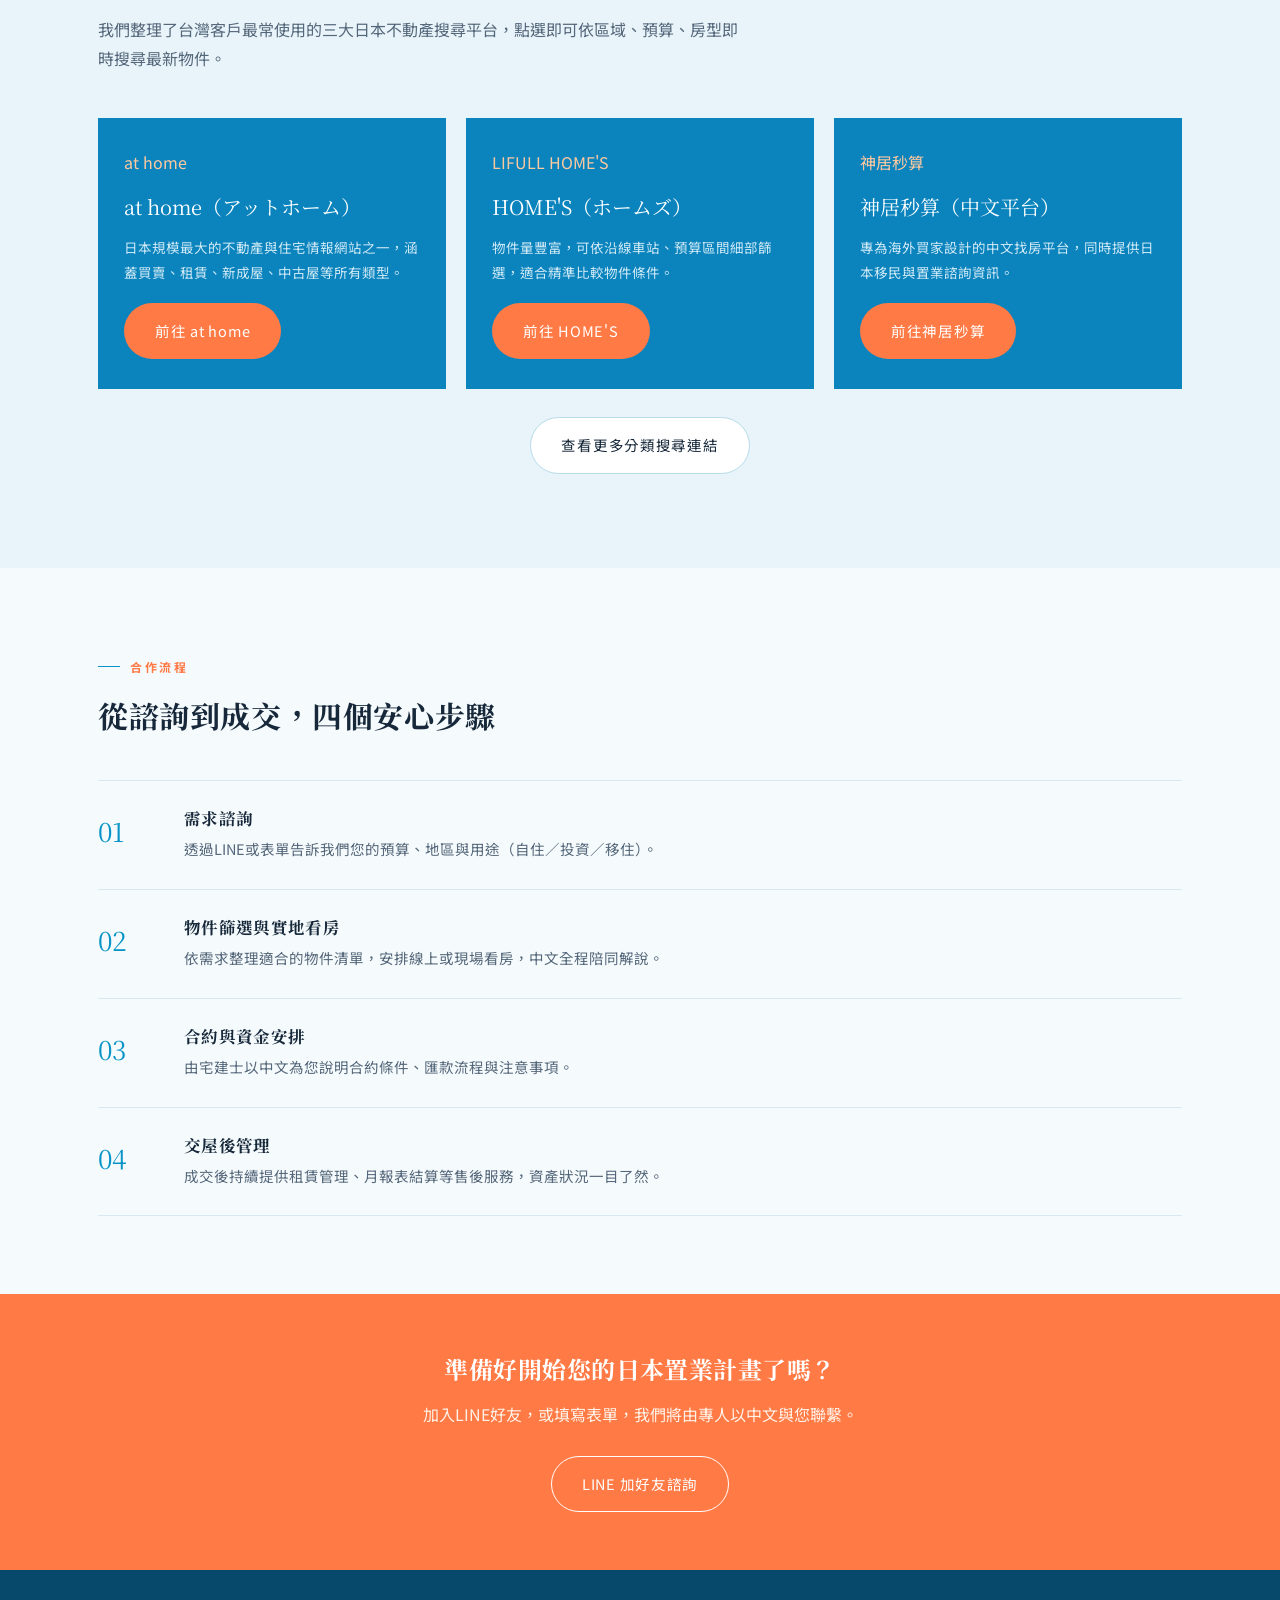
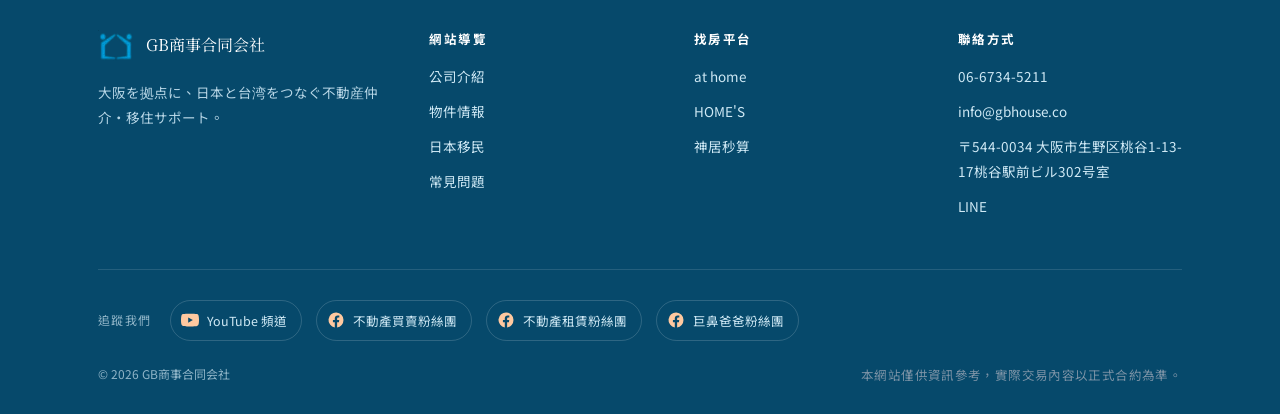
==== commit 8dae4f8f: "Add files via upload" ====
--- a/index.html
+++ b/index.html
@@ -3,8 +3,8 @@
 <head>
 <meta charset="UTF-8">
 <meta name="viewport" content="width=device-width, initial-scale=1">
-<title>GB商事合同会社｜大阪の不動産仲介・日本移住サポート</title>
-<meta name="description" content="大阪を拠点とするGB商事合同会社。台湾籍代表が日本の不動産仲介・賃貸管理・移住サポートを中文と日本語でご提供します。">
+<title>大阪買房、日本不動產仲介｜台灣人中文服務｜GB商事合同会社</title>
+<meta name="description" content="GB商事合同会社是位於大阪的日本不動產公司，由台灣籍代表帶領，提供台灣人與華語客戶全程中文的日本買房、租屋、資產管理與移住諮詢服務。大阪買房、日本置產找GB商事，中文溝通無障礙。">
 <link rel="icon" type="image/png" sizes="32x32" href="assets/favicon-32.png?v=2">
 <link rel="icon" type="image/png" sizes="16x16" href="assets/favicon-16.png?v=2">
 <link rel="apple-touch-icon" href="assets/apple-touch-icon.png?v=2">
@@ -13,6 +13,44 @@
 <link rel="preconnect" href="https://fonts.gstatic.com" crossorigin>
 <link href="https://fonts.googleapis.com/css2?family=Noto+Serif+TC:wght@500;700&family=Noto+Sans+TC:wght@400;500;700&display=swap" rel="stylesheet">
 <link rel="stylesheet" href="css/style.css">
+<script type="application/ld+json">
+{
+  "@context": "https://schema.org",
+  "@type": "RealEstateAgent",
+  "name": "GB商事合同会社",
+  "alternateName": ["GB House", "GB不動産", "GB Real Estate"],
+  "url": "https://gbfudousan-commits.github.io/gbhouse-site/",
+  "logo": "https://gbfudousan-commits.github.io/gbhouse-site/assets/logo.png",
+  "image": "https://gbfudousan-commits.github.io/gbhouse-site/assets/office.jpg",
+  "description": "大阪を拠点とする日本の不動産会社。台湾籍代表が率い、台湾・華語圏のお客様向けに中国語で日本の不動産仲介（売買・賃貸）、物件管理、移住コンサルティングを提供しています。",
+  "address": {
+    "@type": "PostalAddress",
+    "streetAddress": "桃谷1-13-17桃谷駅前ビル302号室",
+    "addressLocality": "大阪市生野区",
+    "addressRegion": "大阪府",
+    "postalCode": "544-0034",
+    "addressCountry": "JP"
+  },
+  "telephone": "+81-6-6734-5211",
+  "email": "info@gbhouse.co",
+  "areaServed": [
+    { "@type": "AdministrativeArea", "name": "大阪府" },
+    { "@type": "AdministrativeArea", "name": "京都府" },
+    { "@type": "AdministrativeArea", "name": "東京都" }
+  ],
+  "knowsLanguage": ["zh-Hant", "ja"],
+  "audience": {
+    "@type": "Audience",
+    "audienceType": "台灣人、華語圈海外置業與移住客戶"
+  },
+  "sameAs": [
+    "https://www.youtube.com/@%E5%B7%A8%E9%BC%BB%E7%88%B8%E7%88%B8/videos",
+    "https://www.facebook.com/profile.php?id=61564500165151",
+    "https://www.facebook.com/profile.php?id=61551256823530",
+    "https://www.facebook.com/gb88520/"
+  ]
+}
+</script>
 </head>
 <body>
 
@@ -44,14 +82,14 @@
 <section class="hero">
   <div class="wrap">
     <div>
-      <p class="eyebrow"><span data-zh>大阪 · 不動產仲介與移住支援</span><span data-ja>大阪発・不動産仲介＆移住サポート</span></p>
+      <p class="eyebrow"><span data-zh>台灣人在大阪的中文房仲・日本買房全程中文服務</span><span data-ja>大阪発・台湾人向け中国語不動産仲介</span></p>
       <h1>
-        <span data-zh>連結台灣與日本，<br>用<em>透明・安全・安心</em>談成每一筆交易。</span>
-        <span data-ja>台湾と日本をつなぎ、<br><em>透明・安全・安心</em>な取引を。</span>
+        <span data-zh>台灣人來日本的入口，<br>用<em>透明・安全・安心</em>談成每一筆交易。</span>
+        <span data-ja>台湾の皆さまの日本の窓口として、<br><em>透明・安全・安心</em>な取引を。</span>
       </h1>
       <p class="lead">
-        <span data-zh>GB商事合同会社由熟悉日本不動產市場的台灣籍代表領軍，提供中文與日文雙語服務，協助您在大阪、東京等地安心完成買賣、租賃與資產管理。</span>
-        <span data-ja>GB商事合同会社は、日本の不動産市場に精通した台湾籍代表が率いる不動産会社です。中国語・日本語のバイリンガル対応で、大阪・東京を中心に売買・賃貸・資産管理をサポートします。</span>
+        <span data-zh>GB商事合同会社是位於大阪的日本不動產公司，由熟悉日本不動產市場的台灣籍代表領軍，提供華人客戶全程中文服務，協助您在大阪、東京等地安心完成日本買房、租屋與資產管理。</span>
+        <span data-ja>GB商事合同会社は、日本の不動産市場に精通した台湾籍代表が率いる大阪の不動産会社です。中国語・日本語のバイリンガル対応で、大阪・東京を中心に売買・賃貸・資産管理をサポートします。</span>
       </p>
       <div class="hero-actions">
         <a href="properties.html" class="btn btn-primary">
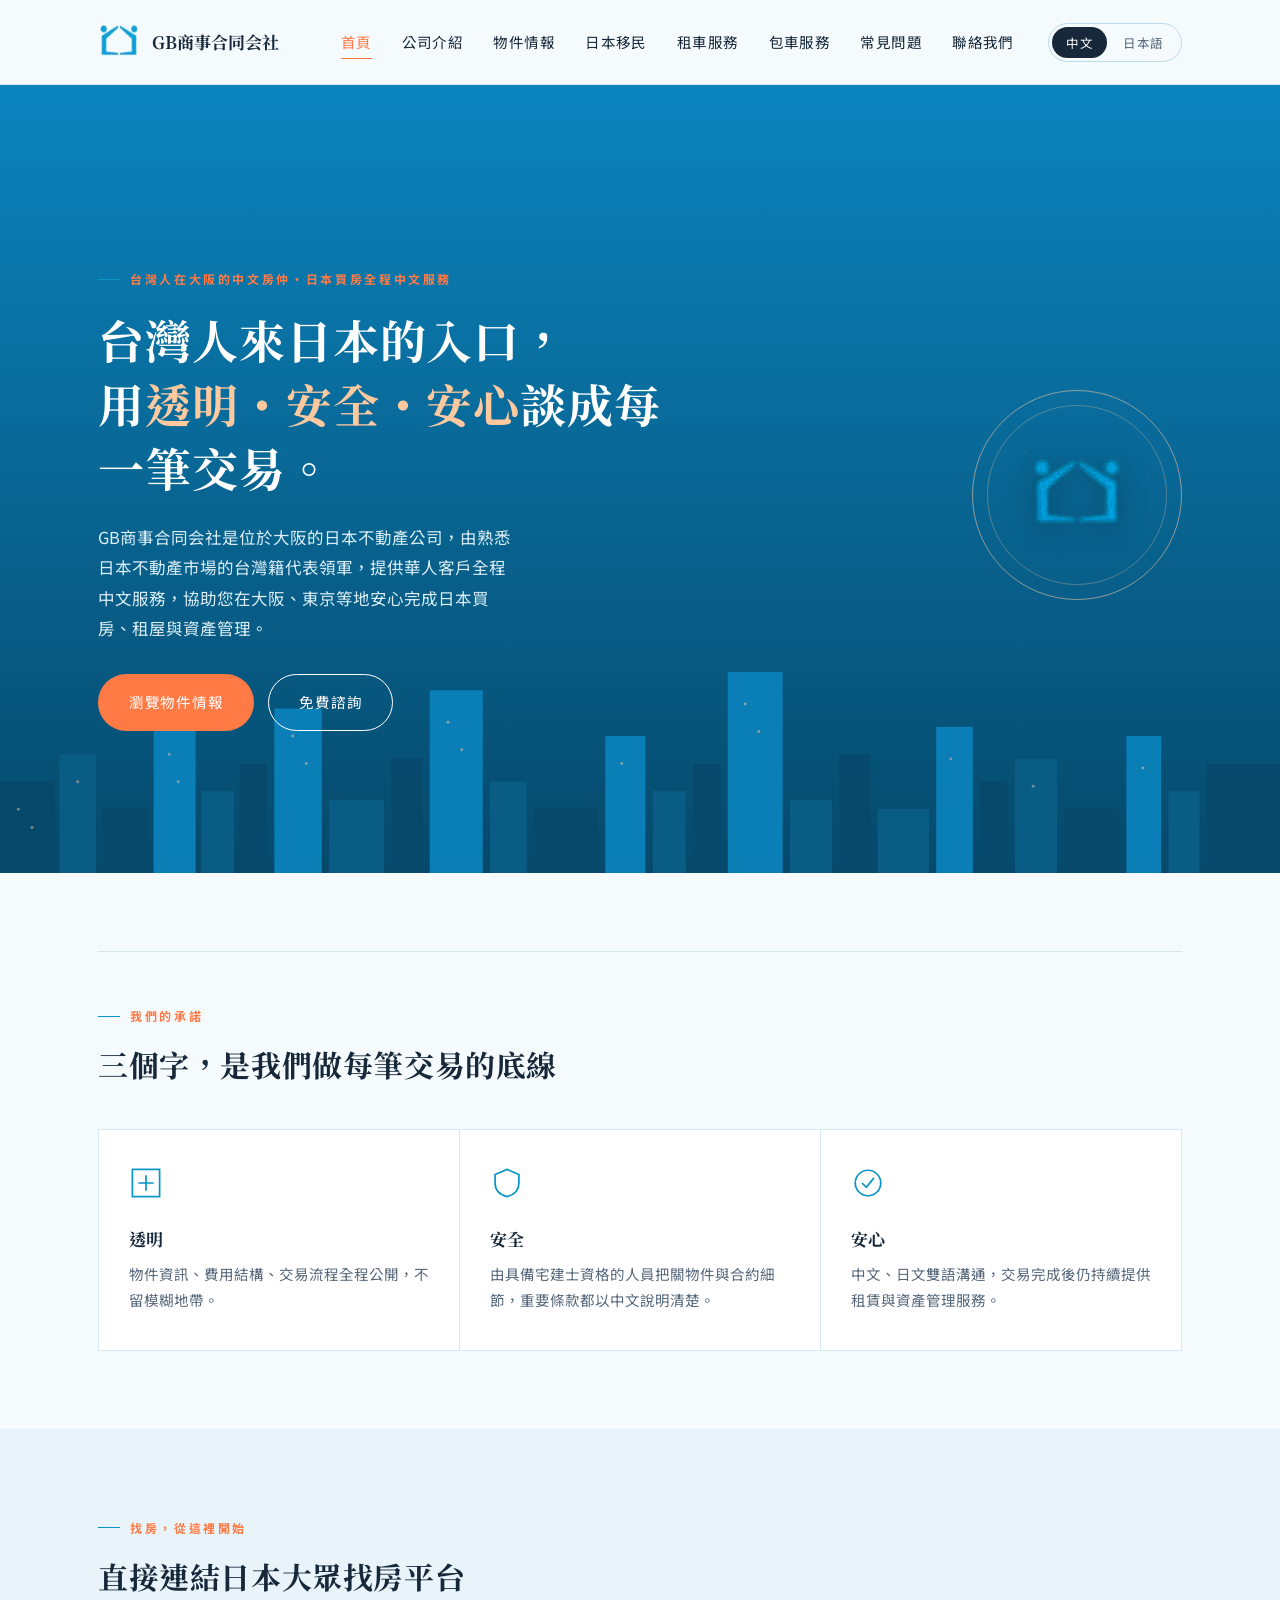
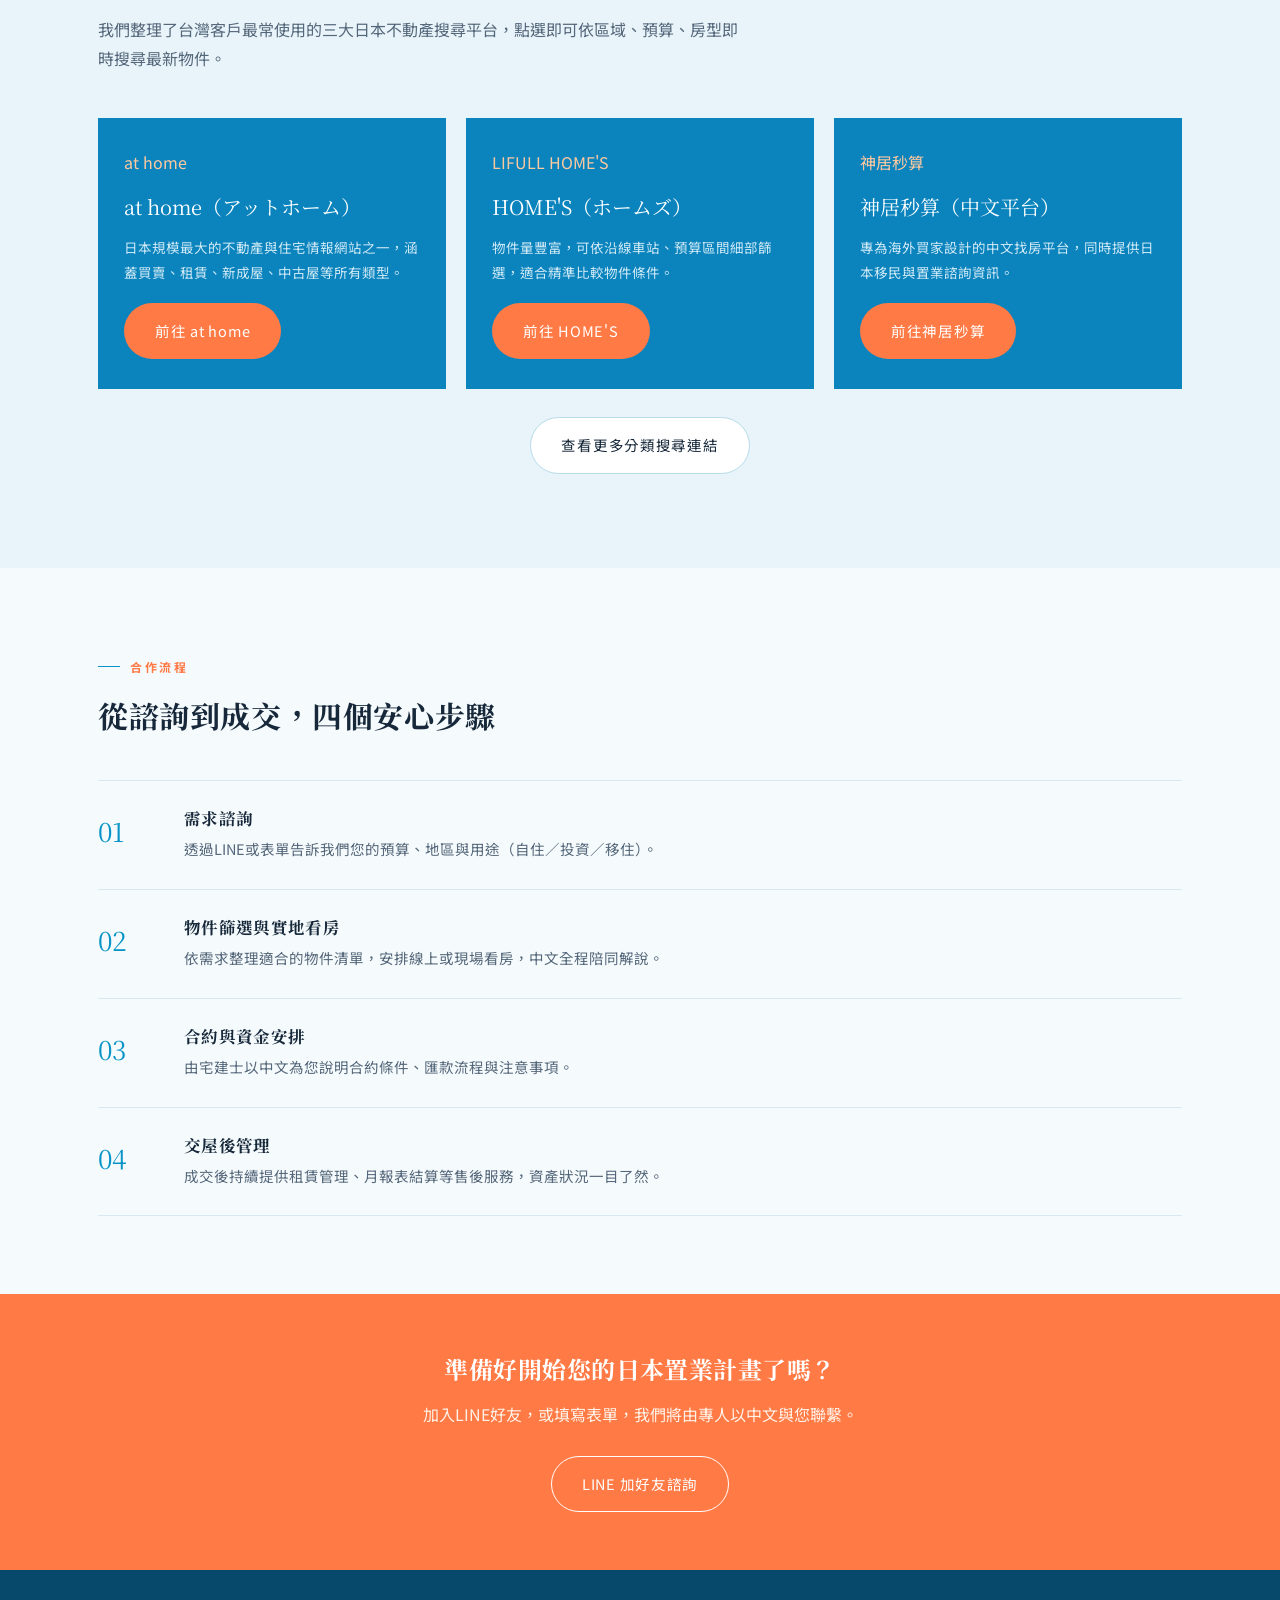
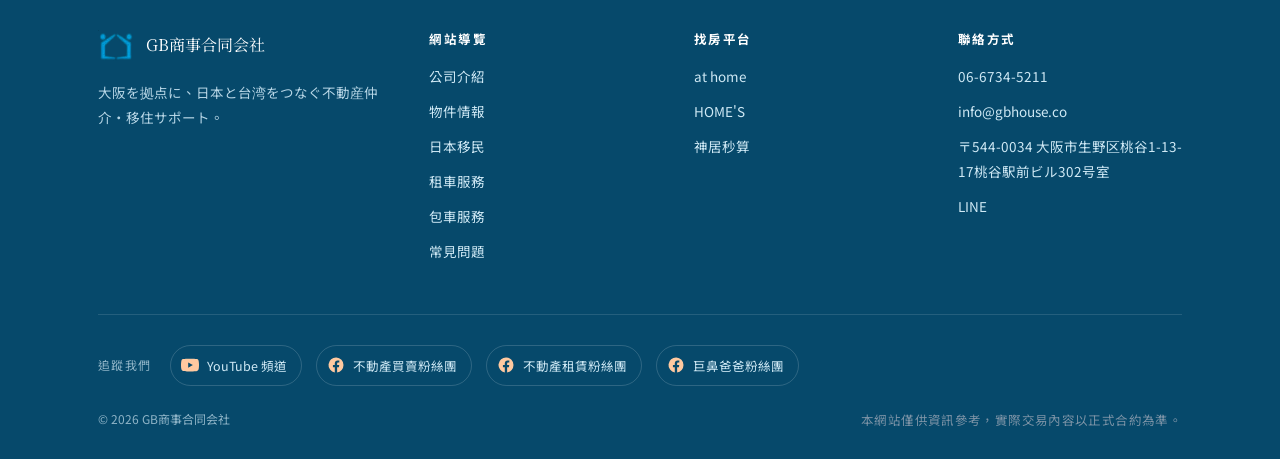
==== commit d470c580: "Add files via upload" ====
--- a/index.html
+++ b/index.html
@@ -67,6 +67,8 @@
         <li><a href="about.html"><span data-zh>公司介紹</span><span data-ja>会社概要</span></a></li>
         <li><a href="properties.html"><span data-zh>物件情報</span><span data-ja>物件情報</span></a></li>
         <li><a href="immigration.html"><span data-zh>日本移民</span><span data-ja>日本移住</span></a></li>
+        <li><a href="car-rental.html"><span data-zh>租車服務</span><span data-ja>レンタカー</span></a></li>
+        <li><a href="charter-bus.html"><span data-zh>包車服務</span><span data-ja>貸切バス</span></a></li>
         <li><a href="faq.html"><span data-zh>常見問題</span><span data-ja>よくある質問</span></a></li>
         <li><a href="contact.html"><span data-zh>聯絡我們</span><span data-ja>お問い合わせ</span></a></li>
       </ul>
@@ -280,6 +282,8 @@
           <li><a href="about.html"><span data-zh>公司介紹</span><span data-ja>会社概要</span></a></li>
           <li><a href="properties.html"><span data-zh>物件情報</span><span data-ja>物件情報</span></a></li>
           <li><a href="immigration.html"><span data-zh>日本移民</span><span data-ja>日本移住</span></a></li>
+          <li><a href="car-rental.html"><span data-zh>租車服務</span><span data-ja>レンタカー</span></a></li>
+          <li><a href="charter-bus.html"><span data-zh>包車服務</span><span data-ja>貸切バス</span></a></li>
           <li><a href="faq.html"><span data-zh>常見問題</span><span data-ja>よくある質問</span></a></li>
         </ul>
       </div>
--- a/css/style.css
+++ b/css/style.css
@@ -507,6 +507,9 @@
 .field textarea { resize: vertical; min-height: 120px; }
 .field-row { display: grid; grid-template-columns: 1fr 1fr; gap: 16px; }
 @media (max-width: 520px) { .field-row { grid-template-columns: 1fr; } }
+.field .subrow { display: flex; gap: 8px; }
+.field .subrow input[type="date"] { flex: 1.2; min-width: 0; }
+.field .subrow select { flex: 1; min-width: 0; }
 .form-note { font-size: 12.5px; color: var(--stone-light); margin-top: 4px; }
 
 /* ---------- CTA band ---------- */
@@ -585,6 +588,139 @@
 .social-icon svg { flex-shrink: 0; color: #FFC9A0; }
 .social-icon:hover { border-color: #FFC9A0; color: #fff; }
 
+/* ---------- Rental cars ---------- */
+.rental-grid {
+  display: grid;
+  grid-template-columns: 1fr 1fr;
+  gap: 28px;
+}
+@media (max-width: 880px) { .rental-grid { grid-template-columns: 1fr; } }
+
+.rental-card {
+  background: var(--card);
+  border: 1px solid var(--line);
+  display: flex;
+  flex-direction: column;
+  overflow: hidden;
+}
+.rental-photo { position: relative; }
+.rental-photo img { width: 100%; height: 300px; object-fit: cover; object-position: center 40%; }
+.rental-price-tag {
+  position: absolute;
+  right: 16px;
+  bottom: -1px;
+  background: var(--ink);
+  color: #fff;
+  padding: 10px 18px;
+  display: flex;
+  align-items: baseline;
+  gap: 6px;
+}
+.rental-price-tag strong { font-family: var(--font-display); font-size: 24px; }
+.rental-price-tag span { font-size: 12px; color: #BFE0EF; }
+
+.rental-body { padding: 26px 26px 24px; display: flex; flex-direction: column; gap: 14px; flex-grow: 1; }
+.rental-head h3 { font-size: 19px; margin-bottom: 2px; }
+.rental-head .rental-spec { font-family: var(--font-body); font-size: 13px; color: var(--brass); font-weight: 500; margin-left: 8px; }
+.rental-tagline { font-size: 13.5px; color: var(--stone-light); margin: 0; }
+
+.rental-features {
+  list-style: none;
+  margin: 0; padding: 0;
+  display: grid;
+  grid-template-columns: 1fr 1fr;
+  gap: 8px 14px;
+}
+.rental-features li {
+  font-size: 13.5px;
+  color: var(--ink);
+  padding-left: 18px;
+  position: relative;
+}
+.rental-features li::before {
+  content: "";
+  position: absolute;
+  left: 0; top: 8px;
+  width: 6px; height: 6px;
+  background: var(--seal);
+  border-radius: 50%;
+}
+
+.rental-gallery {
+  display: grid;
+  grid-template-columns: repeat(3, 1fr);
+  gap: 6px;
+}
+.rental-gallery figure { margin: 0; }
+.rental-gallery img { width: 100%; height: 76px; object-fit: cover; }
+.rental-gallery figcaption { font-size: 11px; color: var(--stone-light); text-align: center; margin-top: 4px; line-height: 1.3; }
+
+.rental-card .btn { margin-top: auto; }
+
+/* Fee / insurance tables */
+.fee-table { width: 100%; border-collapse: collapse; font-size: 14px; margin: 0 0 8px; }
+.fee-table th, .fee-table td { border: 1px solid var(--line); padding: 12px 14px; text-align: left; }
+.fee-table th { background: var(--paper-alt); color: var(--brass); font-weight: 700; font-size: 12.5px; letter-spacing: 0.04em; }
+.fee-table td { color: var(--ink); }
+.fee-table-wrap { overflow-x: auto; margin-bottom: 12px; }
+
+.rental-note-list { margin: 0 0 1em; padding-left: 20px; font-size: 13.5px; color: var(--stone); }
+.rental-note-list li { margin-bottom: 6px; }
+
+/* ---------- Charter bus: nationwide badge ---------- */
+.nationwide-badge {
+  display: inline-flex;
+  align-items: center;
+  gap: 8px;
+  background: var(--seal);
+  color: #fff !important;
+  font-weight: 700;
+  font-size: 15px;
+  padding: 10px 22px;
+  border-radius: 999px;
+  margin: 4px 0 20px;
+}
+.nationwide-badge span { color: #fff; }
+
+/* ---------- Charter bus: photo gallery & fleet types ---------- */
+.photo-gallery {
+  display: grid;
+  grid-template-columns: repeat(3, 1fr);
+  gap: 12px;
+}
+@media (max-width: 880px) { .photo-gallery { grid-template-columns: repeat(2, 1fr); } }
+@media (max-width: 560px) { .photo-gallery { grid-template-columns: 1fr; } }
+.photo-gallery figure { margin: 0; overflow: hidden; background: var(--paper-alt); }
+.photo-gallery img { width: 100%; height: 220px; object-fit: cover; display: block; transition: transform 0.3s ease; }
+.photo-gallery figure:hover img { transform: scale(1.04); }
+
+.fleet-type-grid {
+  display: grid;
+  grid-template-columns: repeat(4, 1fr);
+  gap: 1px;
+  background: var(--line);
+  border: 1px solid var(--line);
+}
+@media (max-width: 780px) { .fleet-type-grid { grid-template-columns: repeat(2, 1fr); } }
+.fleet-type {
+  background: var(--card);
+  padding: 26px 20px;
+  display: flex;
+  flex-direction: column;
+  align-items: center;
+  text-align: center;
+  gap: 8px;
+}
+.fleet-type .seat {
+  font-family: var(--font-display);
+  font-size: 32px;
+  color: var(--brass);
+  font-weight: 700;
+}
+.fleet-type .seat small { font-family: var(--font-body); font-size: 12px; color: var(--stone-light); margin-left: 2px; font-weight: 400; }
+.fleet-type .name { font-size: 15px; color: var(--ink); font-weight: 500; }
+.fleet-type .name .en { display: block; font-size: 11px; color: var(--stone-light); letter-spacing: 0.06em; margin-top: 2px; }
+
 /* ---------- misc ---------- */
 .mono-note {
   font-size: 12.5px;
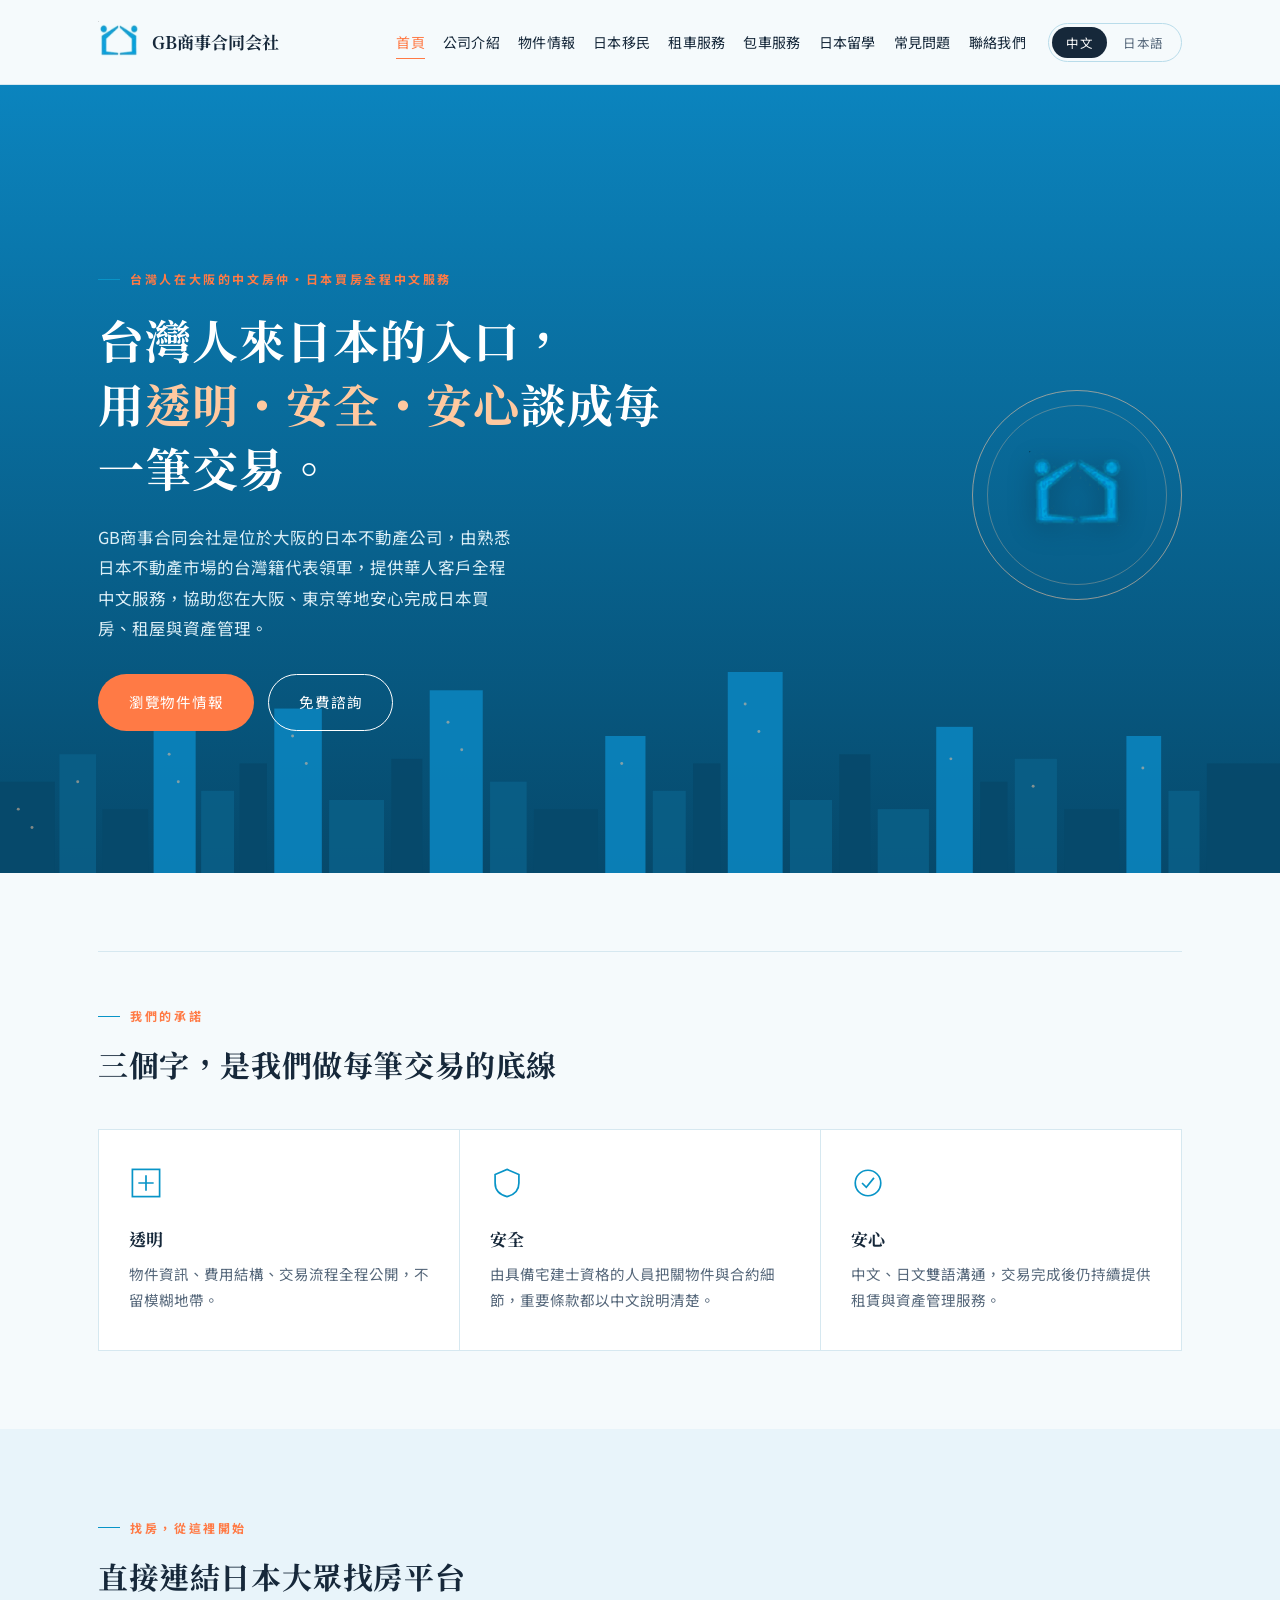
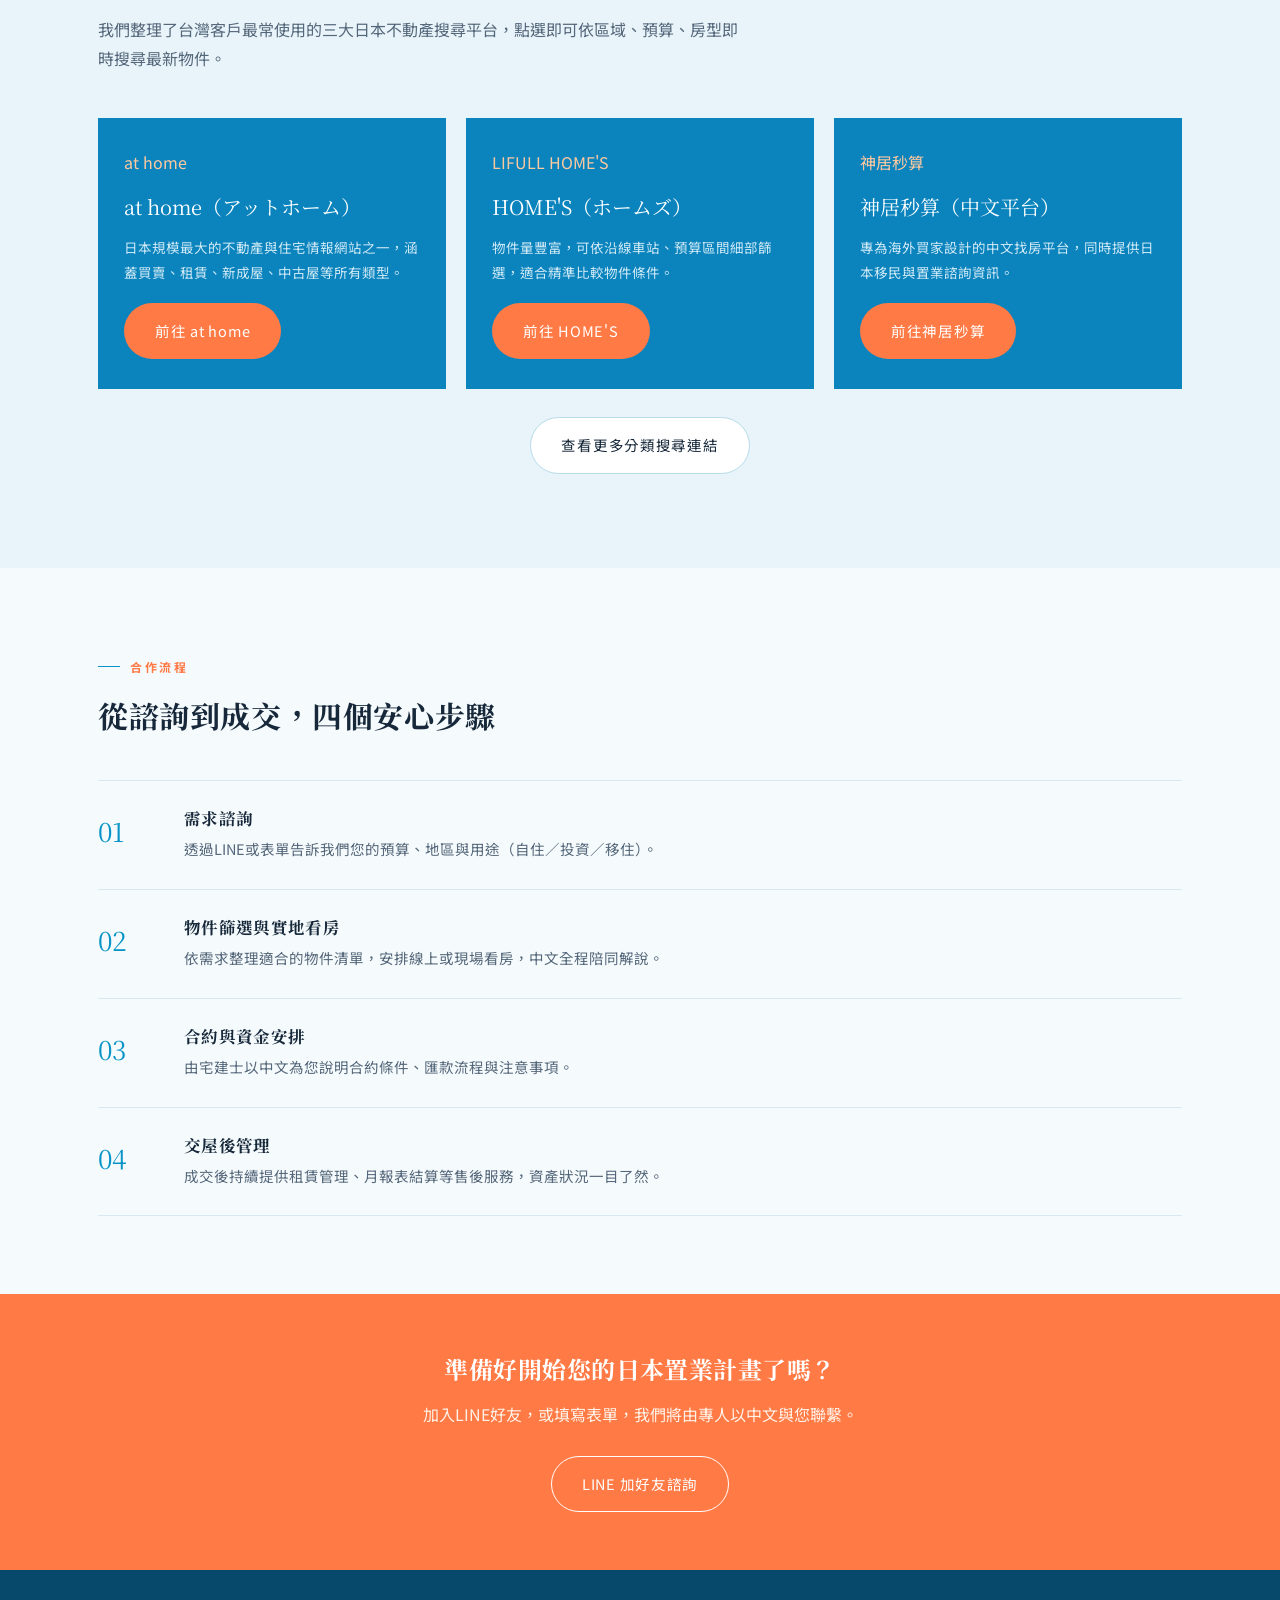
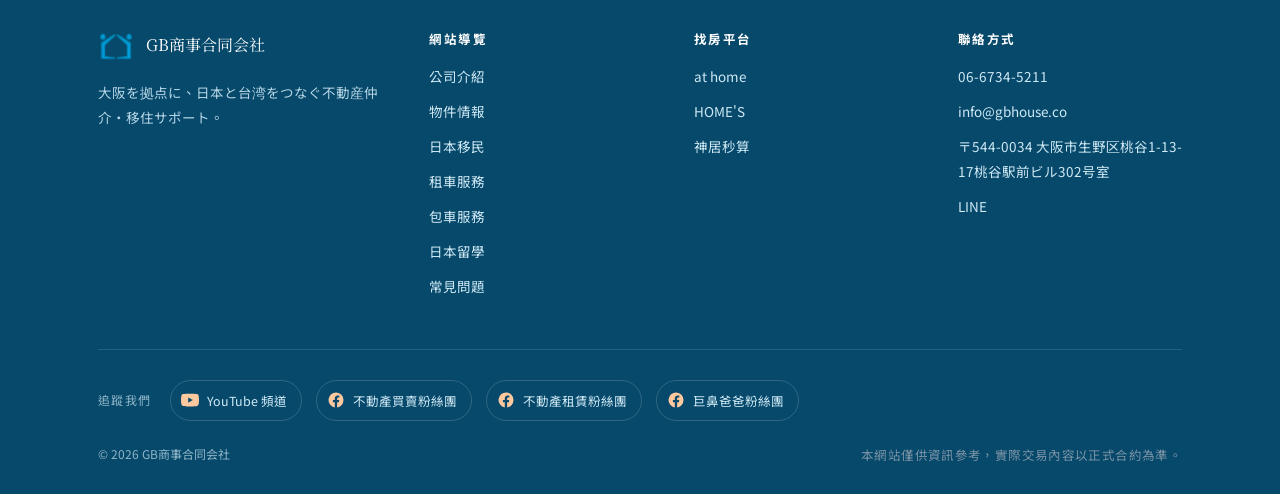
==== commit 037a62fe: "Add files via upload" ====
--- a/index.html
+++ b/index.html
@@ -69,6 +69,7 @@
         <li><a href="immigration.html"><span data-zh>日本移民</span><span data-ja>日本移住</span></a></li>
         <li><a href="car-rental.html"><span data-zh>租車服務</span><span data-ja>レンタカー</span></a></li>
         <li><a href="charter-bus.html"><span data-zh>包車服務</span><span data-ja>貸切バス</span></a></li>
+        <li><a href="study-abroad.html"><span data-zh>日本留學</span><span data-ja>日本留学</span></a></li>
         <li><a href="faq.html"><span data-zh>常見問題</span><span data-ja>よくある質問</span></a></li>
         <li><a href="contact.html"><span data-zh>聯絡我們</span><span data-ja>お問い合わせ</span></a></li>
       </ul>
@@ -284,6 +285,7 @@
           <li><a href="immigration.html"><span data-zh>日本移民</span><span data-ja>日本移住</span></a></li>
           <li><a href="car-rental.html"><span data-zh>租車服務</span><span data-ja>レンタカー</span></a></li>
           <li><a href="charter-bus.html"><span data-zh>包車服務</span><span data-ja>貸切バス</span></a></li>
+          <li><a href="study-abroad.html"><span data-zh>日本留學</span><span data-ja>日本留学</span></a></li>
           <li><a href="faq.html"><span data-zh>常見問題</span><span data-ja>よくある質問</span></a></li>
         </ul>
       </div>
--- a/css/style.css
+++ b/css/style.css
@@ -140,21 +140,22 @@
 .main-nav {
   display: flex;
   align-items: center;
-  gap: 34px;
+  gap: 22px;
 }
 .main-nav ul {
   list-style: none;
   display: flex;
-  gap: 30px;
+  gap: 18px;
   margin: 0;
   padding: 0;
 }
 .main-nav a {
-  font-size: 14.5px;
-  letter-spacing: 0.03em;
+  font-size: 14px;
+  letter-spacing: 0.02em;
   color: var(--ink);
   position: relative;
   padding: 4px 0;
+  white-space: nowrap;
 }
 .main-nav a::after {
   content: "";
@@ -188,7 +189,7 @@
 .nav-toggle span::before { position: absolute; top: -6px; }
 .nav-toggle span::after { position: absolute; top: 6px; }
 
-@media (max-width: 880px) {
+@media (max-width: 1180px) {
   .main-nav ul { display: none; }
   .nav-toggle { display: flex; }
   .site-header.open .main-nav ul {
@@ -721,6 +722,86 @@
 .fleet-type .name { font-size: 15px; color: var(--ink); font-weight: 500; }
 .fleet-type .name .en { display: block; font-size: 11px; color: var(--stone-light); letter-spacing: 0.06em; margin-top: 2px; }
 
+/* ---------- Study abroad: region chips & school-type cards ---------- */
+.region-grid {
+  display: grid;
+  grid-template-columns: repeat(4, 1fr);
+  gap: 12px;
+}
+@media (max-width: 780px) { .region-grid { grid-template-columns: repeat(2, 1fr); } }
+.region-chip {
+  display: flex;
+  align-items: center;
+  justify-content: center;
+  gap: 8px;
+  background: var(--card);
+  border: 1px solid var(--line);
+  border-radius: 10px;
+  padding: 18px 14px;
+  font-size: 14.5px;
+  font-weight: 500;
+  color: var(--ink);
+  text-align: center;
+  text-decoration: none;
+  transition: border-color 0.2s ease, color 0.2s ease, transform 0.2s ease;
+}
+.region-chip:hover {
+  border-color: var(--seal);
+  color: var(--seal-deep);
+  transform: translateY(-2px);
+}
+
+.school-type-grid {
+  display: grid;
+  grid-template-columns: repeat(4, 1fr);
+  gap: 1px;
+  background: var(--line);
+  border: 1px solid var(--line);
+}
+@media (max-width: 780px) { .school-type-grid { grid-template-columns: repeat(2, 1fr); } }
+.school-type-card {
+  background: var(--card);
+  padding: 26px 20px;
+  display: flex;
+  flex-direction: column;
+  gap: 10px;
+  text-decoration: none;
+  color: inherit;
+  transition: background 0.2s ease;
+}
+.school-type-card:hover { background: var(--paper-alt); }
+.school-type-card .icon { font-size: 26px; }
+.school-type-card .name { font-size: 15.5px; font-weight: 700; color: var(--ink); }
+.school-type-card .desc { font-size: 13px; color: var(--stone); line-height: 1.6; }
+
+.process-steps {
+  display: grid;
+  grid-template-columns: repeat(3, 1fr);
+  gap: 24px;
+}
+@media (max-width: 780px) { .process-steps { grid-template-columns: 1fr; } }
+.process-step {
+  background: var(--card);
+  border: 1px solid var(--line);
+  border-radius: 10px;
+  padding: 24px 22px;
+}
+.process-step .num {
+  display: inline-flex;
+  align-items: center;
+  justify-content: center;
+  width: 32px;
+  height: 32px;
+  border-radius: 50%;
+  background: var(--seal);
+  color: #fff;
+  font-weight: 700;
+  font-size: 14px;
+  margin-bottom: 12px;
+}
+.process-step h3 { font-size: 16px; margin: 0 0 8px; color: var(--ink); }
+.process-step p { font-size: 13.5px; color: var(--stone); margin: 0; line-height: 1.7; }
+
 /* ---------- misc ---------- */
 .mono-note {
   font-size: 12.5px;
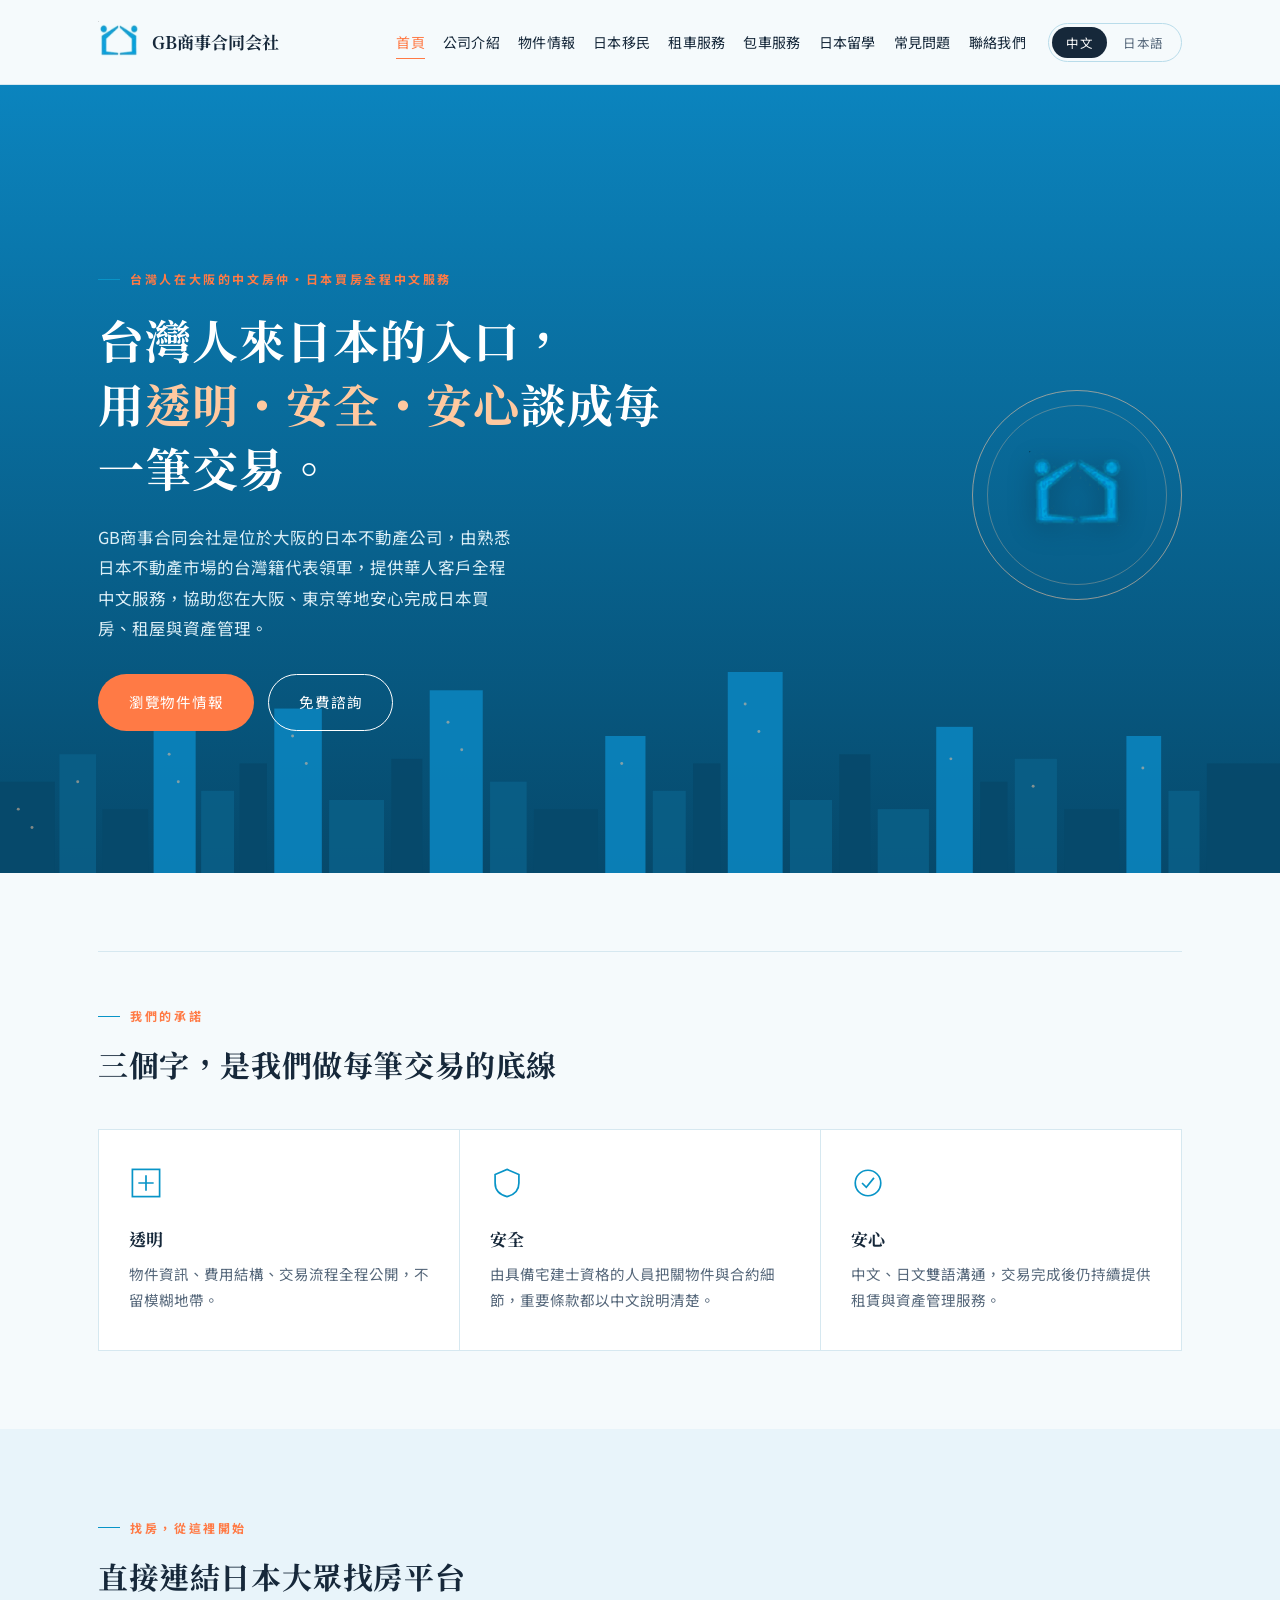
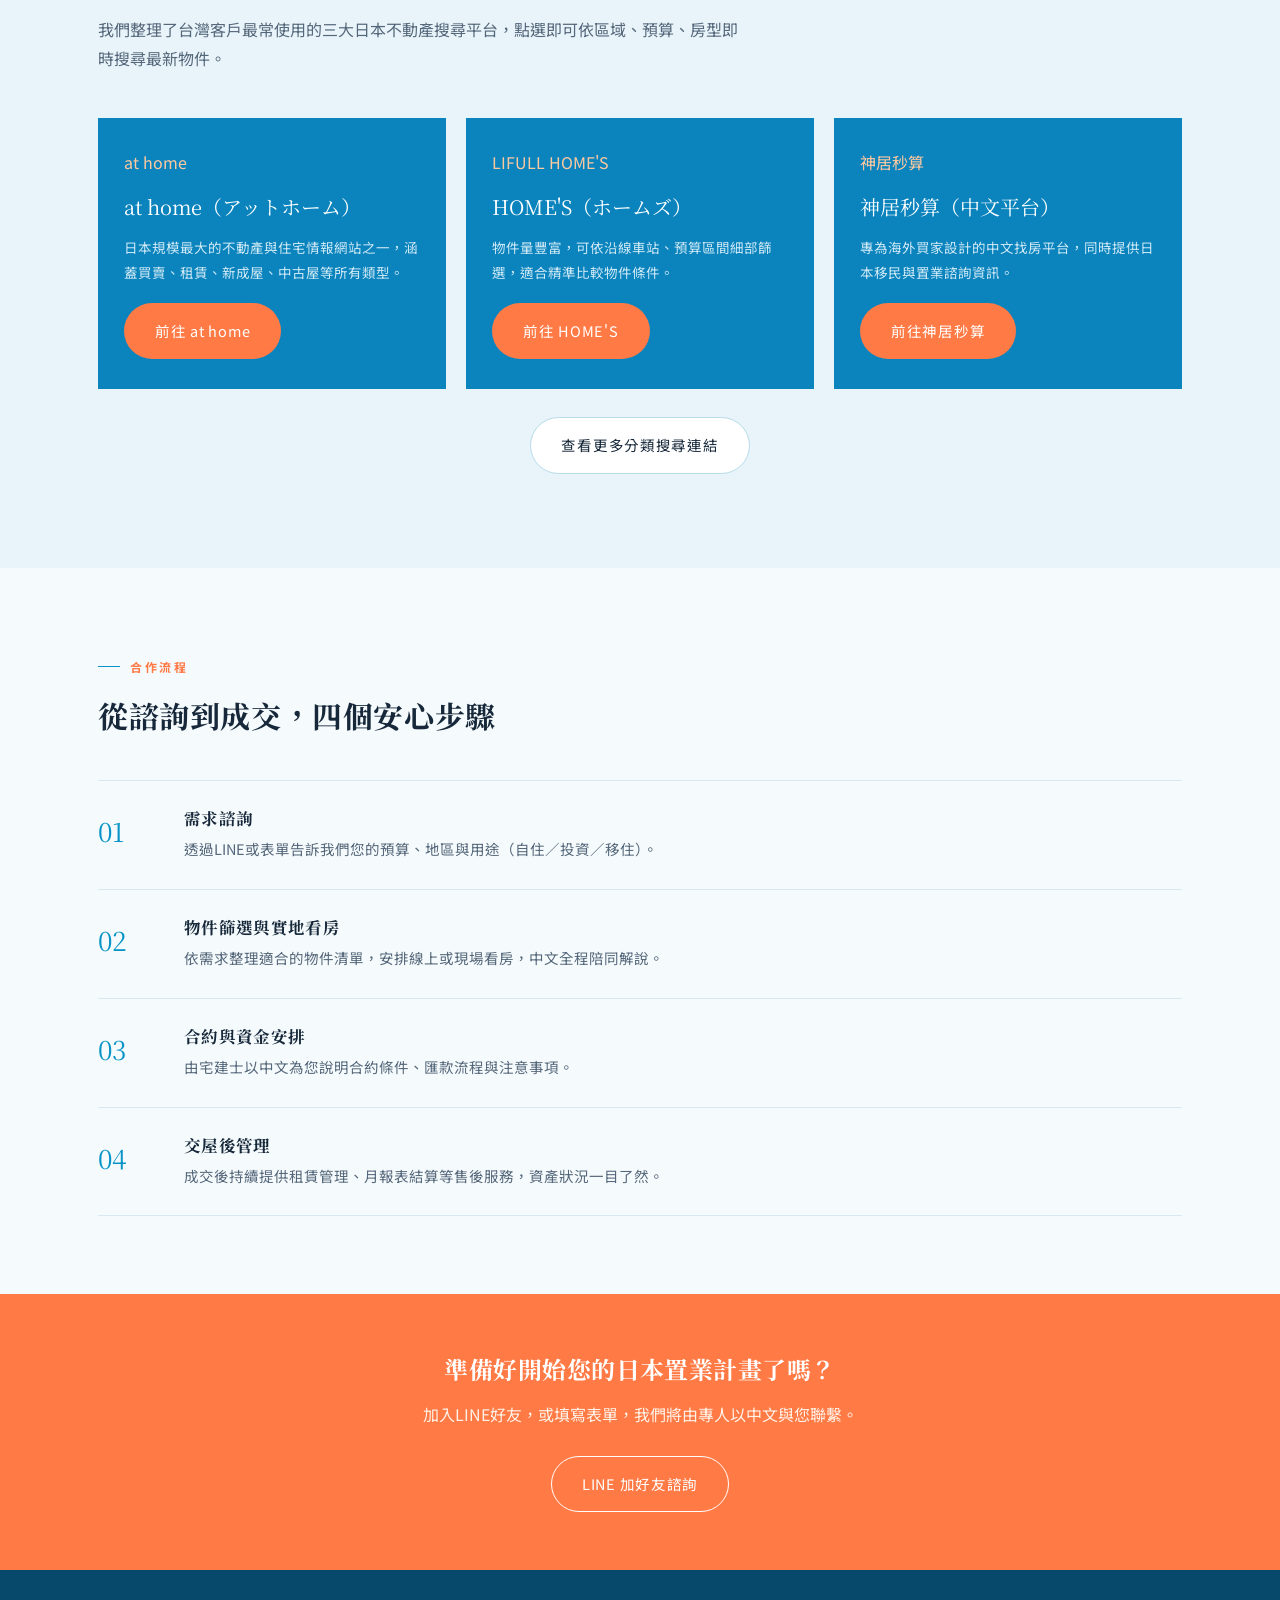
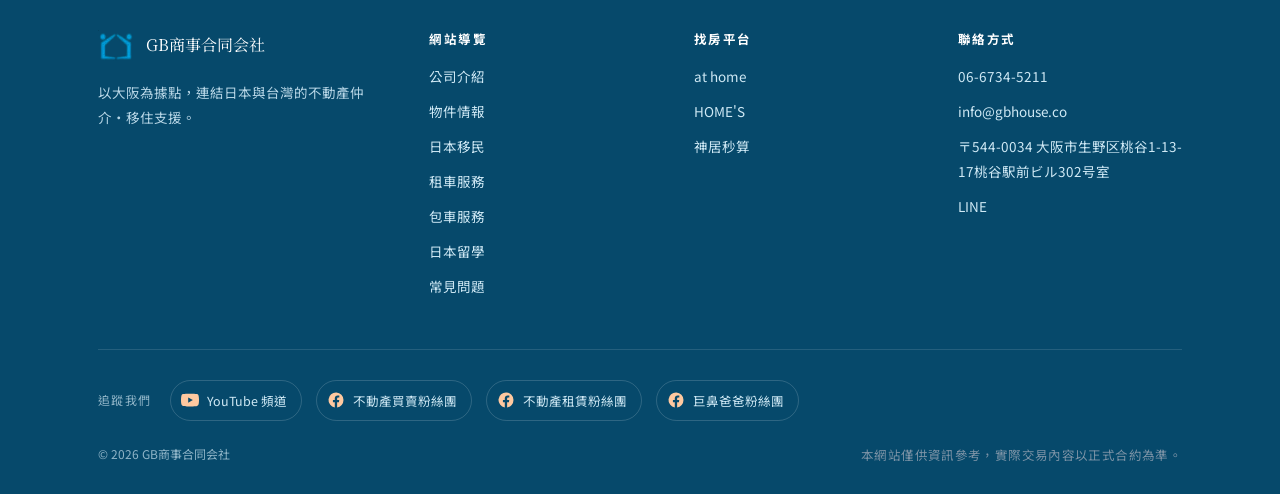
==== commit 22f2a063: "每日檢查：修正頁尾中文標語與日文版編號，新增大阪租屋 FAQ Co-Authored-By: Claude Sonnet 5.5 <noreply@anthropic.com> Claude-Sess" ====
--- a/index.html
+++ b/index.html
@@ -2,9 +2,26 @@
 <html lang="zh-Hant">
 <head>
 <meta charset="UTF-8">
+<!-- Google Analytics 4 -->
+<script async src="https://www.googletagmanager.com/gtag/js?id=G-TK370BB6TW"></script>
+<script>
+  window.dataLayer = window.dataLayer || [];
+  function gtag(){dataLayer.push(arguments);}
+  gtag('js', new Date());
+  gtag('config', 'G-TK370BB6TW');
+</script>
 <meta name="viewport" content="width=device-width, initial-scale=1">
-<title>大阪買房、日本不動產仲介｜台灣人中文服務｜GB商事合同会社</title>
-<meta name="description" content="GB商事合同会社是位於大阪的日本不動產公司，由台灣籍代表帶領，提供台灣人與華語客戶全程中文的日本買房、租屋、資產管理與移住諮詢服務。大阪買房、日本置產找GB商事，中文溝通無障礙。">
+<link rel="canonical" href="https://gbhouse.co/">
+<title data-ja-text="大阪の不動産購入・仲介｜台湾の方向け中国語対応｜GB商事合同会社">大阪買房、日本不動產仲介｜台灣人中文服務｜GB商事合同会社</title>
+<meta name="description" content="GB商事合同会社是位於大阪的日本不動產公司，由台灣籍代表帶領，提供台灣人與華語客戶全程中文的日本買房、租屋、資產管理與移住諮詢服務。大阪買房、日本置產找GB商事，中文溝通無障礙。" data-ja-content="GB商事合同会社は大阪の不動産会社。台湾出身の代表が、台湾・華語圏のお客様に日本での不動産購入・賃貸・資産管理・移住相談を全て中国語でご案内します。">
+<meta property="og:type" content="website">
+<meta property="og:site_name" content="GB商事合同会社">
+<meta property="og:locale" content="zh_TW">
+<meta property="og:url" content="https://gbhouse.co/">
+<meta property="og:title" content="大阪買房、日本不動產仲介｜台灣人中文服務｜GB商事合同会社">
+<meta property="og:description" content="GB商事合同会社是位於大阪的日本不動產公司，由台灣籍代表帶領，提供台灣人與華語客戶全程中文的日本買房、租屋、資產管理與移住諮詢服務。大阪買房、日本置產找GB商事，中文溝通無障礙。">
+<meta property="og:image" content="https://gbhouse.co/office.jpg">
+<meta name="twitter:card" content="summary_large_image">
 <link rel="icon" type="image/png" sizes="32x32" href="assets/favicon-32.png?v=2">
 <link rel="icon" type="image/png" sizes="16x16" href="assets/favicon-16.png?v=2">
 <link rel="apple-touch-icon" href="assets/apple-touch-icon.png?v=2">
@@ -12,16 +29,16 @@
 <link rel="preconnect" href="https://fonts.googleapis.com">
 <link rel="preconnect" href="https://fonts.gstatic.com" crossorigin>
 <link href="https://fonts.googleapis.com/css2?family=Noto+Serif+TC:wght@500;700&family=Noto+Sans+TC:wght@400;500;700&display=swap" rel="stylesheet">
-<link rel="stylesheet" href="css/style.css">
+<link rel="stylesheet" href="css/style.css?v=3">
 <script type="application/ld+json">
 {
   "@context": "https://schema.org",
   "@type": "RealEstateAgent",
   "name": "GB商事合同会社",
   "alternateName": ["GB House", "GB不動産", "GB Real Estate"],
-  "url": "https://gbfudousan-commits.github.io/gbhouse-site/",
-  "logo": "https://gbfudousan-commits.github.io/gbhouse-site/assets/logo.png",
-  "image": "https://gbfudousan-commits.github.io/gbhouse-site/assets/office.jpg",
+  "url": "https://gbhouse.co/",
+  "logo": "https://gbhouse.co/assets/logo.png",
+  "image": "https://gbhouse.co/assets/office.jpg",
   "description": "大阪を拠点とする日本の不動産会社。台湾籍代表が率い、台湾・華語圏のお客様向けに中国語で日本の不動産仲介（売買・賃貸）、物件管理、移住コンサルティングを提供しています。",
   "address": {
     "@type": "PostalAddress",
@@ -61,7 +78,7 @@
       <span class="brand-text">GB商事合同会社</span>
     </a>
 
-    <nav class="main-nav" aria-label="主要導覽">
+    <nav class="main-nav" aria-label="主要導覽" data-ja-aria-label="メインメニュー">
       <ul>
         <li><a href="index.html" aria-current="page"><span data-zh>首頁</span><span data-ja>ホーム</span></a></li>
         <li><a href="about.html"><span data-zh>公司介紹</span><span data-ja>会社概要</span></a></li>
@@ -78,7 +95,7 @@
         <button type="button" data-lang="ja">日本語</button>
       </div>
     </nav>
-    <button class="nav-toggle" aria-label="開啟選單" aria-expanded="false"><span></span></button>
+    <button class="nav-toggle" aria-label="開啟選單" data-ja-aria-label="メニューを開く" aria-expanded="false"><span></span></button>
   </div>
 </header>
 
@@ -273,7 +290,7 @@
           <span class="name">GB商事合同会社</span>
         </div>
         <p style="font-size:13.5px;color:#B7D6E6;">
-          <span data-zh>大阪を拠点に、日本と台湾をつなぐ不動産仲介・移住サポート。</span>
+          <span data-zh>以大阪為據點，連結日本與台灣的不動產仲介・移住支援。</span>
           <span data-ja>大阪を拠点に、日本と台湾をつなぐ不動産仲介・移住サポート。</span>
         </p>
       </div>
